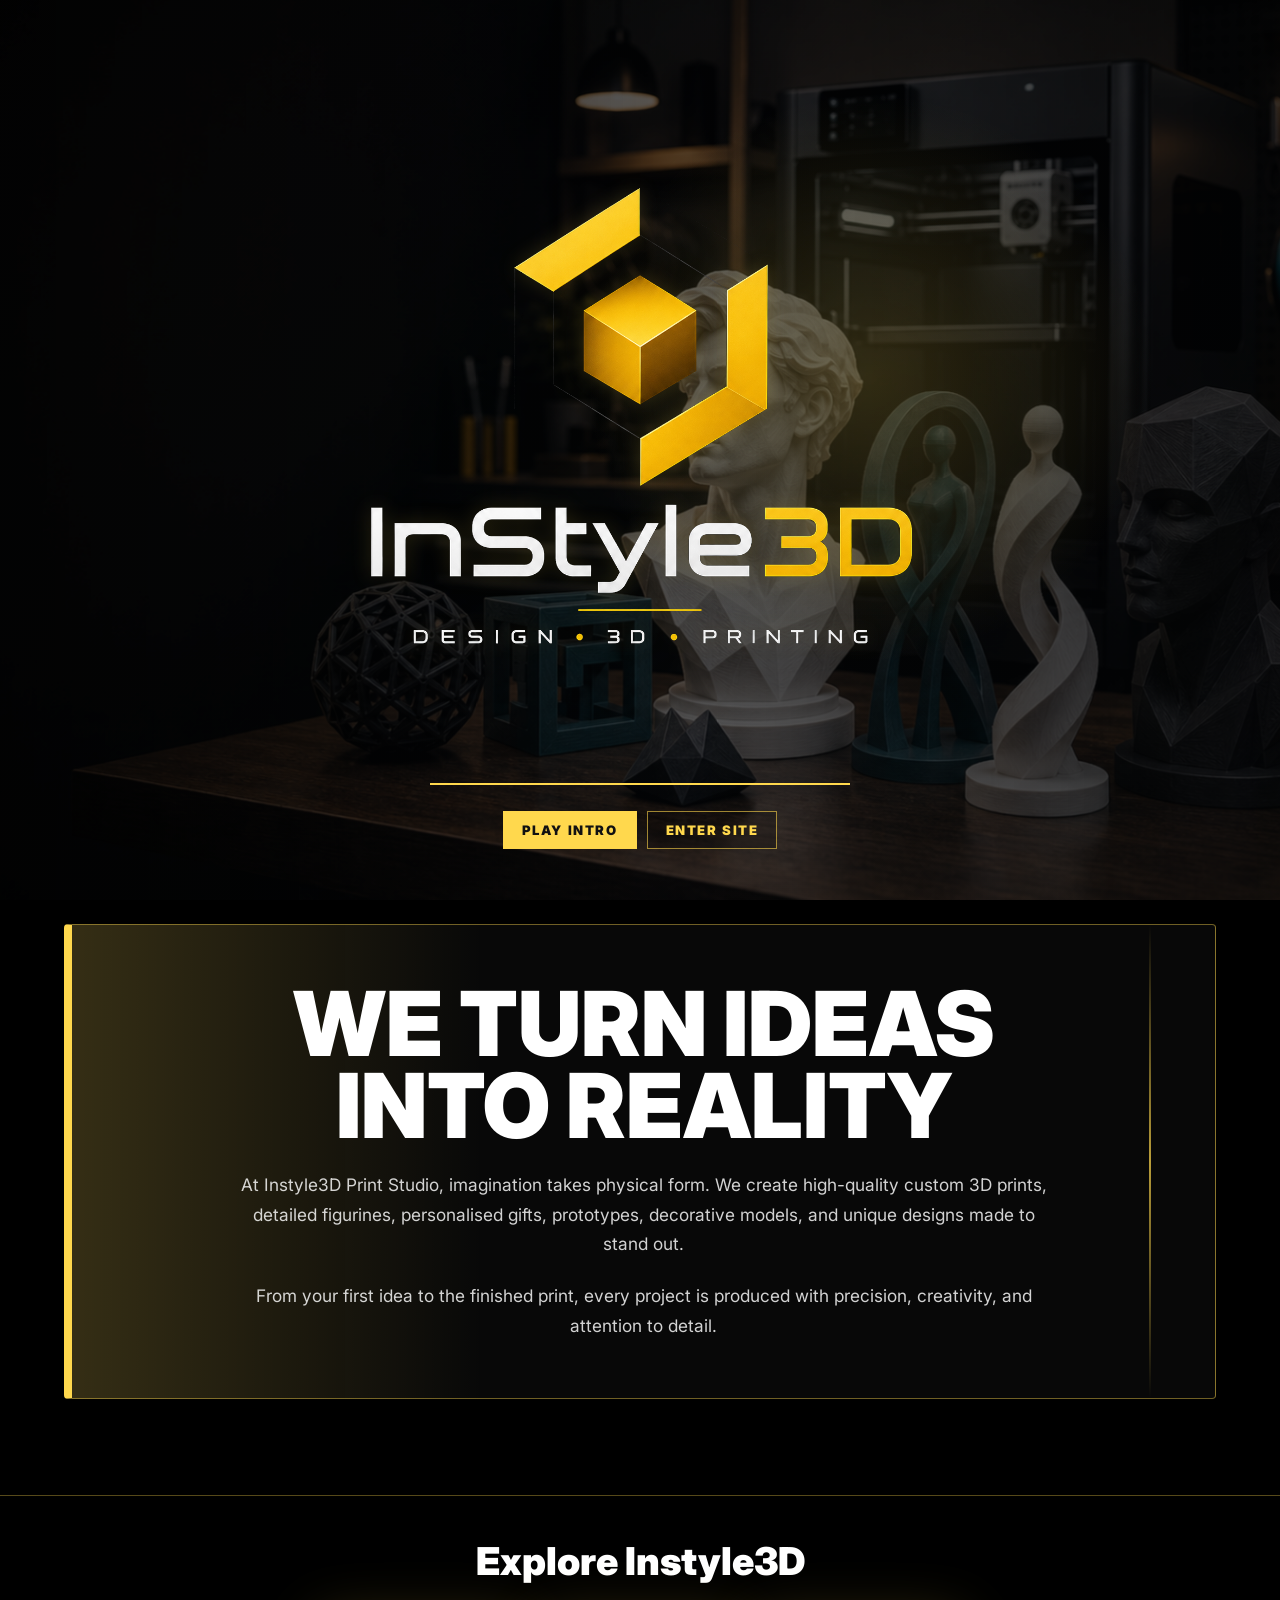
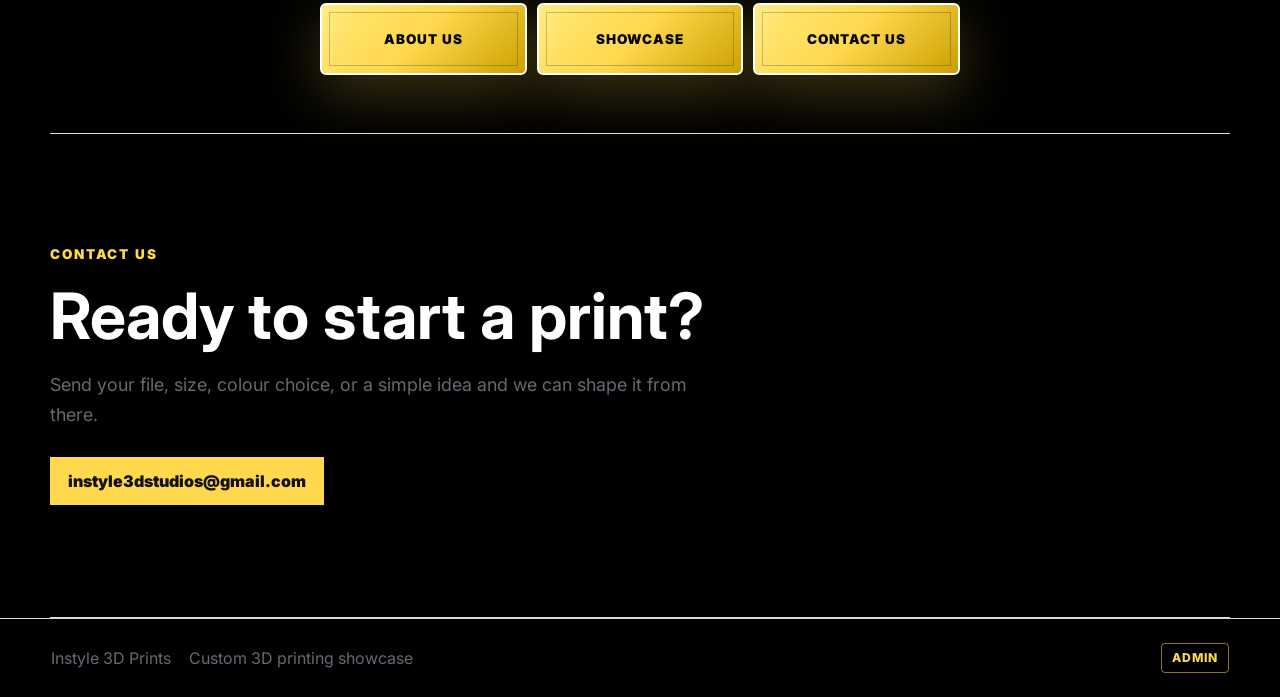
==== index.html @ 27b33ec9 "Hide showcase until button click" ====
<!doctype html>
<html lang="en">
  <head>
    <meta charset="utf-8" />
    <meta name="viewport" content="width=device-width, initial-scale=1" />
    <title>Instyle 3D Prints</title>
    <meta
      name="description"
      content="A portfolio website for showcasing custom 3D prints, models, prototypes, and unique studio work."
    />
    <link rel="preconnect" href="https://fonts.googleapis.com" />
    <link rel="preconnect" href="https://fonts.gstatic.com" crossorigin />
    <link
      href="https://fonts.googleapis.com/css2?family=Inter:wght@400;500;600;700;800&display=swap"
      rel="stylesheet"
    />
    <link rel="stylesheet" href="styles.css?v=48" />
  </head>
  <body class="intro-active">
    <div class="intro-screen" aria-label="Website intro">
      <img class="intro-printer" src="assets/hero-bust-modern.png" alt="" />
      <div class="intro-shade"></div>
      <div class="intro-logo-build" aria-hidden="true">
        <span class="build-line build-line-a"></span>
        <span class="build-line build-line-b"></span>
        <span class="build-line build-line-c"></span>
        <span class="build-line build-line-d"></span>
        <span class="build-line build-line-e"></span>
      </div>
      <img src="assets/logo-new-cutout.png" alt="Instyle 3D Print Studio" />
      <div class="intro-line"></div>
      <div class="intro-actions">
        <button class="intro-sound" type="button">Play intro</button>
        <button class="intro-skip" type="button">Enter site</button>
      </div>
    </div>

    <header class="site-header" aria-label="Main navigation">
      <a class="brand" href="#top" aria-label="Instyle 3D Prints home">
        <span class="brand-mark">
          <img src="assets/logo-new-cutout.png" alt="" />
        </span>
      </a>
    </header>

    <main id="top">
      <section class="hero">
        <img src="assets/hero-bust-modern.png" alt="3D printed busts and modern display figures in a maker studio" />
        <div class="hero-overlay"></div>
      </section>

      <section class="segment intro-copy-section" id="intro">
        <div class="showcase-intro">
          <h2>We turn ideas into reality</h2>
          <p>
            At Instyle3D Print Studio, imagination takes physical form. We create high-quality
            custom 3D prints, detailed figurines, personalised gifts, prototypes, decorative models,
            and unique designs made to stand out.
          </p>
          <p>
            From your first idea to the finished print, every project is produced with precision,
            creativity, and attention to detail.
          </p>
        </div>
      </section>

      <section class="segment feature-box-section" aria-label="Main sections">
        <h2 class="feature-box-title">Explore Instyle3D</h2>
        <div class="future-box-grid">
          <a class="future-box" href="#intro">
            <span>About Us</span>
          </a>
          <a class="future-box" href="#showcase">
            <span>Showcase</span>
          </a>
          <a class="future-box" href="#contact">
            <span>Contact Us</span>
          </a>
        </div>
      </section>

      <section class="segment public-showcase is-hidden" id="showcase">
        <h2 class="showcase-title">Our Showcase</h2>
        <div class="showcase-preview-grid">
          <article>
            <img class="wipe-base" src="assets/gallery-dragon.png" alt="Detailed 3D printed display figure" />
            <img class="wipe-colour" src="assets/gallery-dragon.png" alt="" aria-hidden="true" />
            <span>Display Prints</span>
          </article>
          <article>
            <img class="wipe-base" src="assets/gallery-architecture.png" alt="3D printed architectural model" />
            <img class="wipe-colour" src="assets/gallery-architecture.png" alt="" aria-hidden="true" />
            <span>Scale Models</span>
          </article>
          <article>
            <img class="wipe-base" src="assets/gallery-functional.png" alt="Functional 3D printed parts" />
            <img class="wipe-colour" src="assets/gallery-functional.png" alt="" aria-hidden="true" />
            <span>Useful Parts</span>
          </article>
        </div>
      </section>

      <section class="segment segment-contact" id="contact">
        <div class="segment-kicker">Contact Us</div>
        <div class="segment-copy">
          <h2>Ready to start a print?</h2>
          <p>Send your file, size, colour choice, or a simple idea and we can shape it from there.</p>
          <a class="contact-link" href="mailto:instyle3dstudios@gmail.com">instyle3dstudios@gmail.com</a>
        </div>
      </section>

      <section class="segment admin-section is-hidden" id="administration">
        <div class="segment-kicker">Administration</div>
        <div class="admin-panel">
          <div class="segment-copy">
            <h2>Studio control area.</h2>
            <p>
              A private-style section for managing future uploads, live stream details,
              and incoming print requests.
            </p>
          </div>
          <div class="admin-grid">
            <article>
              <span>01</span>
              <h3>Showcase Uploads</h3>
              <p>Add high-resolution JPEGs for new studio work and print projects.</p>
            </article>
            <article>
              <span>02</span>
              <h3>Live View Settings</h3>
              <p>Keep OBS and Facebook Live details organised for future connection.</p>
            </article>
            <article>
              <span>03</span>
              <h3>Quote Requests</h3>
              <p>Review customer notes, sizes, colours, and project ideas.</p>
            </article>
          </div>
        </div>
      </section>
    </main>

    <footer>
      <span>Instyle 3D Prints</span>
      <span>Custom 3D printing showcase</span>
      <a class="admin-footer-link" href="#administration">Admin</a>
    </footer>

    <div class="page-transition" aria-hidden="true">
      <span>Opening Showcase</span>
    </div>

    <script src="script.js?v=9"></script>
  </body>
</html>
---- styles.css ----
:root {
  color-scheme: light;
  --ink: #14161a;
  --muted: #636a73;
  --paper: #000000;
  --panel: #ffffff;
  --line: #dedbd2;
  --teal: #0d7f7a;
  --teal-dark: #075e5a;
  --amber: #ffd84d;
  --oxblood: #7f2938;
  --charcoal: #20242a;
  --shadow: 0 20px 70px rgba(20, 22, 26, 0.13);
}

* {
  box-sizing: border-box;
}

html {
  scroll-behavior: smooth;
  background: var(--paper);
}

body {
  margin: 0;
  font-family: Inter, system-ui, -apple-system, BlinkMacSystemFont, "Segoe UI", sans-serif;
  color: var(--ink);
  background: var(--paper);
}

main {
  background: var(--paper);
}

body.intro-active {
  overflow: hidden;
}

img {
  display: block;
  max-width: 100%;
}

a {
  color: inherit;
}

.intro-screen {
  position: fixed;
  inset: 0;
  z-index: 100;
  display: grid;
  place-items: center;
  align-content: center;
  gap: 26px;
  padding: 28px;
  overflow: hidden;
  background: #030405;
  transition: opacity 700ms ease, visibility 700ms ease;
}

.intro-screen::before {
  content: "";
  position: absolute;
  inset: 0;
  background:
    linear-gradient(90deg, transparent 0 48%, rgba(255, 216, 77, 0.16) 50%, transparent 52%),
    repeating-linear-gradient(0deg, transparent 0 34px, rgba(255, 255, 255, 0.04) 35px);
  opacity: 0;
  transform: translateX(-18%);
  animation: introSweep 1800ms 300ms ease forwards;
}

.intro-printer {
  position: absolute;
  inset: 0;
  width: 100%;
  height: 100%;
  object-fit: cover;
  opacity: 0;
  transform: scale(1.08);
  animation: introPrinter 2600ms ease forwards;
}

.intro-shade {
  position: absolute;
  inset: 0;
  background:
    radial-gradient(circle at 68% 42%, rgba(255, 216, 77, 0.18), transparent 28%),
    linear-gradient(90deg, rgba(0, 0, 0, 0.78), rgba(0, 0, 0, 0.42) 52%, rgba(0, 0, 0, 0.66)),
    linear-gradient(135deg, rgba(3, 4, 5, 0.46), rgba(17, 24, 32, 0.34));
}

.intro-logo-build {
  position: relative;
  z-index: 1;
  width: min(680px, 86vw);
  height: clamp(92px, 18vw, 170px);
  margin-bottom: calc(clamp(92px, 18vw, 170px) * -1 - 26px);
  opacity: 0;
  animation: buildFade 1800ms ease forwards;
}

.build-line {
  position: absolute;
  display: block;
  height: 5px;
  border-radius: 999px;
  transform-origin: left center;
  transform: scaleX(0);
  box-shadow: 0 0 20px rgba(255, 216, 77, 0.24);
}

.build-line-a {
  left: 2%;
  top: 26%;
  width: 18%;
  background: var(--amber);
  transform: rotate(-58deg) scaleX(0);
  animation: drawSlant 560ms 150ms ease forwards;
}

.build-line-b {
  left: 10%;
  top: 52%;
  width: 43%;
  background: rgba(255, 255, 255, 0.92);
  animation: drawLine 720ms 360ms ease forwards;
}

.build-line-c {
  left: 38%;
  top: 47%;
  width: 30%;
  background: rgba(255, 255, 255, 0.9);
  transform: rotate(-8deg) scaleX(0);
  animation: drawSoftSlant 620ms 640ms ease forwards;
}

.build-line-d {
  right: 3%;
  top: 50%;
  width: 30%;
  background: var(--amber);
  animation: drawLine 720ms 880ms ease forwards;
}

.build-line-e {
  left: 10%;
  bottom: 20%;
  width: 80%;
  height: 3px;
  background: linear-gradient(90deg, var(--amber), transparent 22%, transparent 78%, var(--amber));
  animation: drawLine 860ms 1080ms ease forwards;
}

.intro-screen > img:not(.intro-printer) {
  position: relative;
  z-index: 1;
  width: min(680px, 86vw);
  opacity: 0;
  transform: translateY(18px) scale(0.96);
  filter: drop-shadow(0 0 0 rgba(255, 216, 77, 0));
  clip-path: inset(0 100% 0 0);
  animation: introLogo 980ms 1500ms ease forwards, introGlow 1800ms 1700ms ease forwards;
}

.intro-line {
  position: relative;
  z-index: 1;
  width: min(420px, 62vw);
  height: 2px;
  overflow: hidden;
  background: rgba(255, 255, 255, 0.16);
}

.intro-line::before {
  content: "";
  display: block;
  width: 100%;
  height: 100%;
  background: var(--amber);
  transform: translateX(-100%);
  animation: introLine 1400ms 380ms ease forwards;
}

.intro-actions {
  position: relative;
  z-index: 1;
  display: flex;
  flex-wrap: wrap;
  justify-content: center;
  gap: 10px;
}

.intro-skip,
.intro-sound {
  min-height: 38px;
  border: 1px solid rgba(255, 216, 77, 0.6);
  padding: 0 18px;
  color: var(--amber);
  background: rgba(0, 0, 0, 0.18);
  font: inherit;
  font-size: 0.82rem;
  font-weight: 900;
  letter-spacing: 0.12em;
  text-transform: uppercase;
  cursor: pointer;
}

.intro-sound {
  color: #111;
  background: var(--amber);
}

.intro-screen.is-hidden {
  opacity: 0;
  visibility: hidden;
  pointer-events: none;
}

.intro-screen.is-replaying .intro-printer,
.intro-screen.is-replaying .intro-logo-build,
.intro-screen.is-replaying > img:not(.intro-printer),
.intro-screen.is-replaying .intro-line::before {
  animation: none;
}

@keyframes introLogo {
  to {
    opacity: 1;
    transform: translateY(0) scale(1);
    clip-path: inset(0 0 0 0);
  }
}

@keyframes introLine {
  to {
    transform: translateX(0);
  }
}

@keyframes introGlow {
  40% {
    filter: drop-shadow(0 0 26px rgba(255, 216, 77, 0.34));
  }

  100% {
    filter: drop-shadow(0 0 10px rgba(255, 216, 77, 0.16));
  }
}

@keyframes introSweep {
  0% {
    opacity: 0;
    transform: translateX(-18%);
  }

  35% {
    opacity: 1;
  }

  100% {
    opacity: 0.42;
    transform: translateX(18%);
  }
}

@keyframes introPrinter {
  0% {
    opacity: 0;
    transform: scale(1.08) translateX(24px);
  }

  35% {
    opacity: 1;
  }

  100% {
    opacity: 1;
    transform: scale(1.01) translateX(0);
  }
}

@keyframes drawLine {
  to {
    transform: scaleX(1);
  }
}

@keyframes drawSlant {
  to {
    transform: rotate(-58deg) scaleX(1);
  }
}

@keyframes drawSoftSlant {
  to {
    transform: rotate(-8deg) scaleX(1);
  }
}

@keyframes buildFade {
  0% {
    opacity: 0;
  }

  14%,
  76% {
    opacity: 1;
  }

  100% {
    opacity: 0;
  }
}

.site-header {
  position: fixed;
  z-index: 20;
  top: 0;
  left: 0;
  right: 0;
  display: flex;
  align-items: flex-start;
  justify-content: flex-start;
  gap: 18px;
  min-height: 250px;
  padding: 18px clamp(14px, 3vw, 36px);
  color: #fff;
  background: transparent;
  opacity: var(--logo-opacity, 1);
  transform: translateY(var(--logo-lift, 0));
  transition: opacity 120ms linear, transform 120ms linear;
}

.brand {
  display: flex;
  flex-direction: column;
  align-items: center;
  position: absolute;
  left: clamp(90px, 14vw, 210px);
  top: clamp(92px, 19vh, 150px);
  transform: none;
  padding: 10px;
  border-radius: 14px;
  background: rgba(0, 0, 0, 0.1);
  backdrop-filter: blur(5px);
  pointer-events: auto;
  text-align: center;
}

.brand {
  text-decoration: none;
  font-weight: 800;
}

.brand-mark {
  display: inline-grid;
  place-items: center;
  width: clamp(390px, 38vw, 560px);
  aspect-ratio: 1;
  overflow: visible;
}

.brand-mark img {
  width: 100%;
  height: 100%;
  object-fit: contain;
}

.hero {
  position: relative;
  min-height: 92vh;
  display: grid;
  align-items: center;
  overflow: hidden;
  background: var(--charcoal);
}

.hero img {
  position: absolute;
  inset: 0;
  width: 100%;
  height: 100%;
  object-fit: cover;
  object-position: 68% center;
}

.hero-overlay {
  position: absolute;
  inset: 0;
  background:
    linear-gradient(270deg, rgba(14, 16, 20, 0.42) 0%, rgba(14, 16, 20, 0.24) 42%, rgba(14, 16, 20, 0.02) 78%),
    linear-gradient(0deg, rgba(14, 16, 20, 0.52), rgba(14, 16, 20, 0.02) 46%);
}

.segment {
  width: min(1180px, calc(100% - 36px));
  margin: 0 auto;
  padding: clamp(58px, 9vw, 112px) 0;
  background: var(--paper);
  border-bottom: 1px solid var(--line);
}

.segment-kicker {
  margin-bottom: 22px;
  color: var(--amber);
  font-size: 0.84rem;
  font-weight: 900;
  letter-spacing: 0.14em;
  text-transform: uppercase;
}

.segment-copy {
  max-width: 780px;
}

.segment-copy h2 {
  margin: 0;
  color: #fff;
  font-size: clamp(2rem, 5vw, 4.5rem);
  line-height: 1;
}

.intro-copy-section {
  width: 100%;
  padding: clamp(46px, 8vw, 96px) clamp(18px, 5vw, 72px);
  border-bottom: 1px solid rgba(255, 216, 77, 0.34);
}

.intro-copy-section .showcase-intro {
  position: relative;
  width: min(1180px, 100%);
  margin: 0 auto;
  padding: clamp(28px, 5vw, 58px);
  overflow: hidden;
  background:
    linear-gradient(90deg, rgba(255, 216, 77, 0.18), transparent 36%),
    #080808;
  border: 1px solid rgba(255, 216, 77, 0.42);
  border-left: 8px solid var(--amber);
  border-radius: 4px;
  box-shadow: 0 24px 80px rgba(0, 0, 0, 0.42);
  text-align: center;
}

.intro-copy-section .showcase-intro::after {
  content: "";
  position: absolute;
  top: 0;
  right: clamp(18px, 5vw, 72px);
  width: 2px;
  height: 100%;
  background: linear-gradient(180deg, transparent, var(--amber), transparent);
  opacity: 0.72;
}

.showcase-intro h2 {
  margin: 0 auto;
  max-width: 760px;
  color: #fff;
  font-size: clamp(2.2rem, 7vw, 6.8rem);
  font-weight: 900;
  line-height: 0.92;
  text-transform: uppercase;
}

.showcase-intro p {
  max-width: 820px;
  margin: 22px auto 0;
  color: rgba(255, 255, 255, 0.82);
  font-size: clamp(1rem, 1.35vw, 1.16rem);
  line-height: 1.72;
}

.feature-box-section {
  padding-top: clamp(24px, 4vw, 46px);
  padding-bottom: clamp(34px, 5vw, 58px);
}

.feature-box-title {
  margin: 0 auto 22px;
  color: #fff;
  font-size: clamp(1.5rem, 3vw, 2.8rem);
  font-weight: 900;
  line-height: 1;
  text-align: center;
}

.future-box-grid {
  display: grid;
  grid-template-columns: repeat(3, minmax(0, 1fr));
  width: min(640px, 100%);
  margin: 0 auto;
  gap: 10px;
}

.future-box {
  position: relative;
  min-height: 72px;
  display: grid;
  place-items: center;
  overflow: hidden;
  color: #050505;
  background:
    linear-gradient(135deg, #ffe978, #ffd84d 48%, #caa000);
  border: 2px solid #fff;
  border-radius: 6px;
  text-decoration: none;
  box-shadow: 0 18px 58px rgba(255, 216, 77, 0.24);
}

.future-box::before,
.future-box::after {
  content: "";
  position: absolute;
  pointer-events: none;
}

.future-box::before {
  inset: 7px;
  border: 1px solid rgba(0, 0, 0, 0.22);
}

.future-box::after {
  left: -30%;
  top: 0;
  width: 42%;
  height: 100%;
  background: linear-gradient(90deg, transparent, rgba(255, 255, 255, 0.16), transparent);
  transform: skewX(-18deg);
  transition: left 260ms ease;
}

.future-box:hover::after {
  left: 88%;
}

.future-box span {
  position: relative;
  z-index: 1;
  color: #050505;
  font-size: clamp(0.8rem, 1.05vw, 1rem);
  font-weight: 900;
  letter-spacing: 0.08em;
  text-align: center;
  text-transform: uppercase;
}

.public-showcase {
  padding-top: clamp(44px, 7vw, 88px);
}

.public-showcase.is-hidden {
  display: none;
}

.showcase-title {
  display: inline-block;
  margin: 0 0 34px;
  padding: 14px 18px;
  color: #fff;
  background: #050505;
  border-left: 8px solid var(--amber);
  border-bottom: 1px solid rgba(255, 216, 77, 0.42);
  font-size: clamp(2.6rem, 7vw, 6.2rem);
  font-weight: 900;
  line-height: 0.92;
  text-transform: uppercase;
}

.showcase-heading {
  max-width: 760px;
  margin-bottom: 30px;
}

.showcase-heading h2 {
  margin: 0;
  color: #fff;
  font-size: clamp(2rem, 5vw, 4.4rem);
  line-height: 1;
}

.showcase-heading p {
  max-width: 620px;
  margin: 18px 0 0;
  color: rgba(255, 255, 255, 0.72);
  font-size: clamp(1rem, 1.3vw, 1.14rem);
  line-height: 1.7;
}

.showcase-preview-grid {
  display: grid;
  grid-template-columns: repeat(3, minmax(0, 1fr));
  gap: 16px;
}

.showcase-preview-grid article {
  position: relative;
  min-height: 300px;
  overflow: hidden;
  border: 1px solid rgba(255, 216, 77, 0.38);
  border-radius: 6px;
  background: #090909;
  cursor: ew-resize;
  --wipe: 0%;
}

.showcase-preview-grid img {
  position: absolute;
  inset: 0;
  width: 100%;
  height: 100%;
  min-height: 300px;
  object-fit: cover;
  opacity: 0.82;
}

.wipe-base {
  filter: grayscale(1) contrast(1.08);
}

.wipe-colour {
  clip-path: inset(0 calc(100% - var(--wipe)) 0 0);
  filter: saturate(1.08);
  transition: clip-path 90ms linear;
}

.showcase-preview-grid article::after {
  content: "";
  position: absolute;
  z-index: 1;
  top: 0;
  bottom: 0;
  left: var(--wipe);
  width: 3px;
  background: var(--amber);
  opacity: 0;
  transform: translateX(-50%);
  transition: opacity 140ms ease;
}

.showcase-preview-grid article.is-wiping::after {
  opacity: 1;
}

.showcase-preview-grid span {
  position: absolute;
  z-index: 2;
  left: 14px;
  bottom: 14px;
  padding: 8px 10px;
  color: #050505;
  background: var(--amber);
  font-size: 0.82rem;
  font-weight: 900;
  letter-spacing: 0.08em;
  text-transform: uppercase;
}

.page-transition {
  position: fixed;
  inset: 0;
  z-index: 200;
  display: grid;
  place-items: center;
  color: #050505;
  background: var(--amber);
  opacity: 0;
  pointer-events: none;
  transform: scaleY(0);
  transform-origin: bottom;
  transition: opacity 180ms ease, transform 260ms ease;
}

.page-transition span {
  font-size: clamp(1.5rem, 6vw, 5rem);
  font-weight: 900;
  letter-spacing: 0.08em;
  text-transform: uppercase;
}

.page-transition.is-active {
  opacity: 1;
  transform: scaleY(1);
}

.segment-copy p {
  max-width: 650px;
  margin: 22px 0 0;
  color: var(--muted);
  font-size: clamp(1rem, 1.4vw, 1.18rem);
  line-height: 1.7;
}

.showcase-row {
  display: grid;
  grid-template-columns: repeat(3, minmax(0, 1fr));
  gap: 16px;
  margin-top: 34px;
}

.showcase-row article {
  overflow: hidden;
  background: #fff;
  border: 1px solid var(--line);
  border-radius: 4px;
  box-shadow: var(--shadow);
}

.showcase-row img {
  width: 100%;
  aspect-ratio: 1 / 1;
  object-fit: cover;
}

.showcase-row h3 {
  margin: 0;
  padding: 18px;
  color: var(--ink);
  font-size: 1.04rem;
}

.contact-link {
  display: inline-flex;
  align-items: center;
  min-height: 48px;
  margin-top: 26px;
  padding: 0 18px;
  color: #111;
  background: var(--amber);
  font-weight: 900;
  text-decoration: none;
}

.admin-section {
  padding-top: clamp(52px, 8vw, 92px);
}

.admin-section.is-hidden {
  display: none;
}

.admin-panel {
  padding: clamp(24px, 4vw, 44px);
  color: #fff;
  background: #0a0a0a;
  border: 1px solid rgba(255, 216, 77, 0.42);
  border-radius: 4px;
}

.admin-panel .segment-copy p {
  color: rgba(255, 255, 255, 0.72);
}

.admin-grid {
  display: grid;
  grid-template-columns: repeat(3, minmax(0, 1fr));
  gap: 14px;
  margin-top: 34px;
}

.admin-grid article {
  min-height: 190px;
  padding: 22px;
  background: #151515;
  border: 1px solid rgba(255, 216, 77, 0.28);
  border-radius: 4px;
}

.admin-grid span {
  display: inline-block;
  margin-bottom: 22px;
  color: var(--amber);
  font-size: 0.78rem;
  font-weight: 900;
  letter-spacing: 0.14em;
}

.admin-grid h3 {
  margin: 0 0 10px;
  color: #fff;
  font-size: 1.06rem;
}

.admin-grid p {
  margin: 0;
  color: rgba(255, 255, 255, 0.68);
  line-height: 1.62;
}

.eyebrow {
  margin: 0 0 12px;
  color: var(--amber);
  font-size: 0.78rem;
  font-weight: 800;
  letter-spacing: 0.14em;
  text-transform: uppercase;
}

h1,
h2,
h3,
p {
  overflow-wrap: anywhere;
}

h1 {
  max-width: 560px;
  margin: 0 0 0 auto;
  font-size: clamp(2.05rem, 4.8vw, 4.5rem);
  line-height: 1;
  letter-spacing: 0;
}

.hero-actions,
.filter-bar {
  display: flex;
  flex-wrap: wrap;
  gap: 12px;
}

.hero-actions {
  margin-top: 32px;
}

.button,
.filter {
  min-height: 46px;
  border: 0;
  display: inline-flex;
  align-items: center;
  justify-content: center;
  padding: 0 18px;
  font: inherit;
  font-weight: 800;
  text-decoration: none;
  cursor: pointer;
}

.button.primary {
  color: #fff;
  background: var(--teal);
}

.button.primary:hover {
  background: var(--teal-dark);
}

.button.secondary {
  color: #fff;
  border: 1px solid rgba(255, 255, 255, 0.38);
  background: rgba(255, 255, 255, 0.12);
}

.stats-strip {
  display: grid;
  grid-template-columns: repeat(3, 1fr);
  gap: 1px;
  background: var(--line);
  border-bottom: 1px solid var(--line);
}

.stats-strip div {
  padding: 26px clamp(18px, 4vw, 56px);
  background: #fff;
}

.stats-strip strong,
.stats-strip span {
  display: block;
}

.stats-strip strong {
  font-size: clamp(1.2rem, 3vw, 2rem);
}

.stats-strip span {
  margin-top: 6px;
  color: var(--muted);
}

.section {
  width: min(1180px, calc(100% - 36px));
  margin: 0 auto;
  padding: clamp(64px, 9vw, 116px) 0;
}

.section-heading {
  max-width: 720px;
  margin: 0 auto 34px;
  text-align: center;
}

.section-heading.align-left {
  margin: 0;
  text-align: left;
}

h2 {
  margin: 0;
  font-size: clamp(2rem, 5vw, 4rem);
  line-height: 1;
}

.section-heading p:not(.eyebrow),
.contact-band p {
  color: var(--muted);
  line-height: 1.7;
}

.filter-bar {
  justify-content: center;
  margin-bottom: 28px;
}

.filter {
  color: var(--ink);
  border: 1px solid var(--line);
  background: #fff;
}

.filter.is-active {
  color: #fff;
  border-color: var(--charcoal);
  background: var(--charcoal);
}

.gallery-grid {
  display: grid;
  grid-template-columns: repeat(3, minmax(0, 1fr));
  gap: 18px;
}

.print-card {
  overflow: hidden;
  background: var(--panel);
  border: 1px solid var(--line);
  box-shadow: var(--shadow);
}

.print-card.is-hidden {
  display: none;
}

.print-card img {
  width: 100%;
  aspect-ratio: 1 / 1;
  object-fit: cover;
}

.print-card div {
  padding: 20px;
}

.tag {
  display: inline-block;
  margin-bottom: 12px;
  color: var(--teal-dark);
  font-size: 0.76rem;
  font-weight: 800;
  text-transform: uppercase;
}

.print-card h3,
.process-list h3,
.material-grid h3 {
  margin: 0 0 10px;
  font-size: 1.18rem;
}

.print-card p,
.process-list p,
.material-grid p,
.idea-grid p {
  margin: 0;
  color: var(--muted);
  line-height: 1.62;
}

.reveal-studio {
  display: grid;
  gap: 18px;
  margin-top: 34px;
  padding: clamp(20px, 4vw, 34px);
  background: var(--panel);
  border: 1px solid var(--line);
  box-shadow: var(--shadow);
}

.reveal-inputs {
  display: grid;
  grid-template-columns: repeat(2, minmax(0, 1fr));
  gap: 14px;
}

.reveal-inputs label {
  display: grid;
  gap: 10px;
  padding: 16px;
  border: 1px solid var(--line);
  background: #fff;
}

.reveal-inputs span {
  color: var(--teal-dark);
  font-weight: 800;
}

.reveal-inputs input {
  width: 100%;
  color: var(--ink);
}

.reveal-preview {
  position: relative;
  min-height: clamp(300px, 48vw, 540px);
  overflow: hidden;
  border: 1px solid var(--line);
  background:
    radial-gradient(circle at 50% 45%, rgba(13, 127, 122, 0.2), transparent 36%),
    var(--charcoal);
  cursor: ew-resize;
  isolation: isolate;
}

.reveal-image {
  position: absolute;
  inset: 0;
  display: grid;
  place-items: center;
  color: rgba(255, 255, 255, 0.78);
  background-position: center;
  background-repeat: no-repeat;
  background-size: contain;
}

.reveal-base {
  filter: grayscale(1) contrast(1.08);
}

.reveal-colour {
  clip-path: inset(0 calc(100% - var(--reveal)) 0 0);
}

.reveal-image span {
  padding: 10px 14px;
  background: rgba(20, 22, 26, 0.76);
  backdrop-filter: blur(10px);
}

.reveal-preview.has-base .reveal-base span,
.reveal-preview.has-colour .reveal-colour span {
  display: none;
}

.reveal-handle {
  position: absolute;
  z-index: 3;
  top: 0;
  bottom: 0;
  left: var(--reveal);
  width: 4px;
  background: var(--amber);
  transform: translateX(-50%);
}

.reveal-handle::before {
  content: "";
  position: absolute;
  top: 50%;
  left: 50%;
  width: 44px;
  aspect-ratio: 1;
  border: 2px solid var(--charcoal);
  border-radius: 50%;
  background: var(--amber);
  transform: translate(-50%, -50%);
  box-shadow: 0 12px 34px rgba(0, 0, 0, 0.24);
}

.ideas {
  padding-top: 28px;
}

.idea-grid {
  display: grid;
  grid-template-columns: repeat(3, minmax(0, 1fr));
  gap: 14px;
}

.idea-grid article {
  min-height: 100%;
  padding: 24px;
  border: 1px solid var(--line);
  background: #fff;
}

.idea-icon {
  display: inline-grid;
  place-items: center;
  width: 42px;
  height: 42px;
  margin-bottom: 22px;
  color: #fff;
  background: var(--teal);
  font-size: 0.8rem;
  font-weight: 900;
}

.idea-grid h3 {
  margin: 0 0 10px;
  font-size: 1.14rem;
}

.idea-grid ul {
  margin: 18px 0 0;
  padding-left: 18px;
  color: var(--muted);
  line-height: 1.7;
}

.split {
  display: grid;
  grid-template-columns: 0.86fr 1.14fr;
  gap: clamp(30px, 6vw, 78px);
  align-items: start;
}

.process-list {
  display: grid;
  gap: 14px;
}

.process-list article,
.material-grid article {
  padding: 24px;
  border: 1px solid var(--line);
  background: #fff;
}

.process-list span {
  display: inline-block;
  margin-bottom: 26px;
  color: var(--oxblood);
  font-size: 0.8rem;
  font-weight: 900;
}

.materials {
  padding-top: 30px;
}

.material-grid {
  display: grid;
  grid-template-columns: repeat(4, minmax(0, 1fr));
  gap: 14px;
}

.contact-band {
  width: min(1180px, calc(100% - 36px));
  margin: 0 auto clamp(44px, 7vw, 88px);
  display: grid;
  grid-template-columns: 0.9fr 1.1fr;
  gap: clamp(28px, 6vw, 76px);
  padding: clamp(30px, 5vw, 58px);
  color: #fff;
  background: var(--charcoal);
}

.contact-band h2 {
  margin: 0;
}

.contact-band p {
  color: rgba(255, 255, 255, 0.75);
}

.contact-form {
  display: grid;
  gap: 14px;
}

label {
  display: grid;
  gap: 8px;
  color: rgba(255, 255, 255, 0.82);
  font-size: 0.92rem;
  font-weight: 800;
}

input,
textarea {
  width: 100%;
  border: 1px solid rgba(255, 255, 255, 0.18);
  background: rgba(255, 255, 255, 0.08);
  color: #fff;
  padding: 14px 15px;
  font: inherit;
}

input::placeholder,
textarea::placeholder {
  color: rgba(255, 255, 255, 0.45);
}

footer {
  display: flex;
  align-items: center;
  justify-content: space-between;
  gap: 18px;
  padding: 24px clamp(18px, 4vw, 56px);
  color: var(--muted);
  border-top: 1px solid var(--line);
}

.admin-footer-link {
  margin-left: auto;
  min-height: 30px;
  display: inline-flex;
  align-items: center;
  padding: 0 10px;
  color: var(--amber);
  border: 1px solid rgba(255, 216, 77, 0.55);
  border-radius: 4px;
  font-size: 0.76rem;
  font-weight: 800;
  letter-spacing: 0.08em;
  text-decoration: none;
  text-transform: uppercase;
}

.admin-footer-link:hover {
  color: #050505;
  background: var(--amber);
}

@media (max-width: 860px) {
  .intro-screen {
    grid-template-columns: minmax(0, 1fr);
    justify-items: center;
    padding: 24px 18px;
    text-align: center;
  }

  .intro-logo-build {
    justify-self: center;
    width: min(420px, 82vw);
    height: clamp(78px, 24vw, 130px);
    margin-right: auto;
    margin-left: auto;
    margin-bottom: calc(clamp(78px, 24vw, 130px) * -1 - 20px);
  }

  .intro-screen > img:not(.intro-printer) {
    justify-self: center;
    width: min(420px, 82vw);
    margin-right: auto;
    margin-left: auto;
  }

  .intro-line,
  .intro-actions {
    justify-self: center;
  }

  .site-header {
    position: fixed;
    align-items: flex-start;
    justify-content: center;
    width: 100%;
    padding-right: 0;
    padding-left: 0;
  }

  .brand {
    position: fixed;
    left: 0;
    right: 0;
    top: 50vh;
    width: min(340px, 78vw);
    margin-right: auto;
    margin-left: auto;
    padding-right: 0;
    padding-left: 0;
    transform: translateY(-50%);
    background: transparent;
    backdrop-filter: none;
  }

  .brand-mark {
    width: 100%;
    margin-right: auto;
    margin-left: auto;
  }

  .hero {
    min-height: 760px;
  }

  .stats-strip,
  .gallery-grid,
  .reveal-inputs,
  .idea-grid,
  .split,
  .material-grid,
  .contact-band {
    grid-template-columns: 1fr;
  }

  .section-heading,
  .section-heading.align-left {
    margin-left: 0;
    text-align: left;
  }

  .filter-bar {
    justify-content: flex-start;
  }

  .showcase-row {
    grid-template-columns: 1fr;
  }

  .future-box-grid {
    grid-template-columns: 1fr;
  }

  .showcase-preview-grid {
    grid-template-columns: 1fr;
  }

  .admin-grid {
    grid-template-columns: 1fr;
  }

  footer {
    flex-direction: column;
  }
}

@media (max-width: 520px) {
  .intro-logo-build {
    width: min(330px, 82vw);
    height: clamp(78px, 24vw, 110px);
    margin-bottom: calc(clamp(78px, 24vw, 110px) * -1 - 20px);
  }

  .intro-screen > img:not(.intro-printer) {
    width: min(330px, 82vw);
    clip-path: none;
    animation: introLogoMobile 980ms 900ms ease forwards, introGlow 1800ms 1100ms ease forwards;
  }

  .hero {
    min-height: 690px;
  }

  .site-header {
    align-items: flex-start;
    min-height: 168px;
  }

  .brand-mark {
    width: 100%;
    aspect-ratio: 1;
  }

  .hero-overlay {
    background: linear-gradient(180deg, rgba(14, 16, 20, 0.24), rgba(14, 16, 20, 0.62));
  }

  .button,
  .filter {
    width: 100%;
  }
}

@keyframes introLogoMobile {
  to {
    opacity: 1;
    transform: translateY(0) scale(1);
  }
}
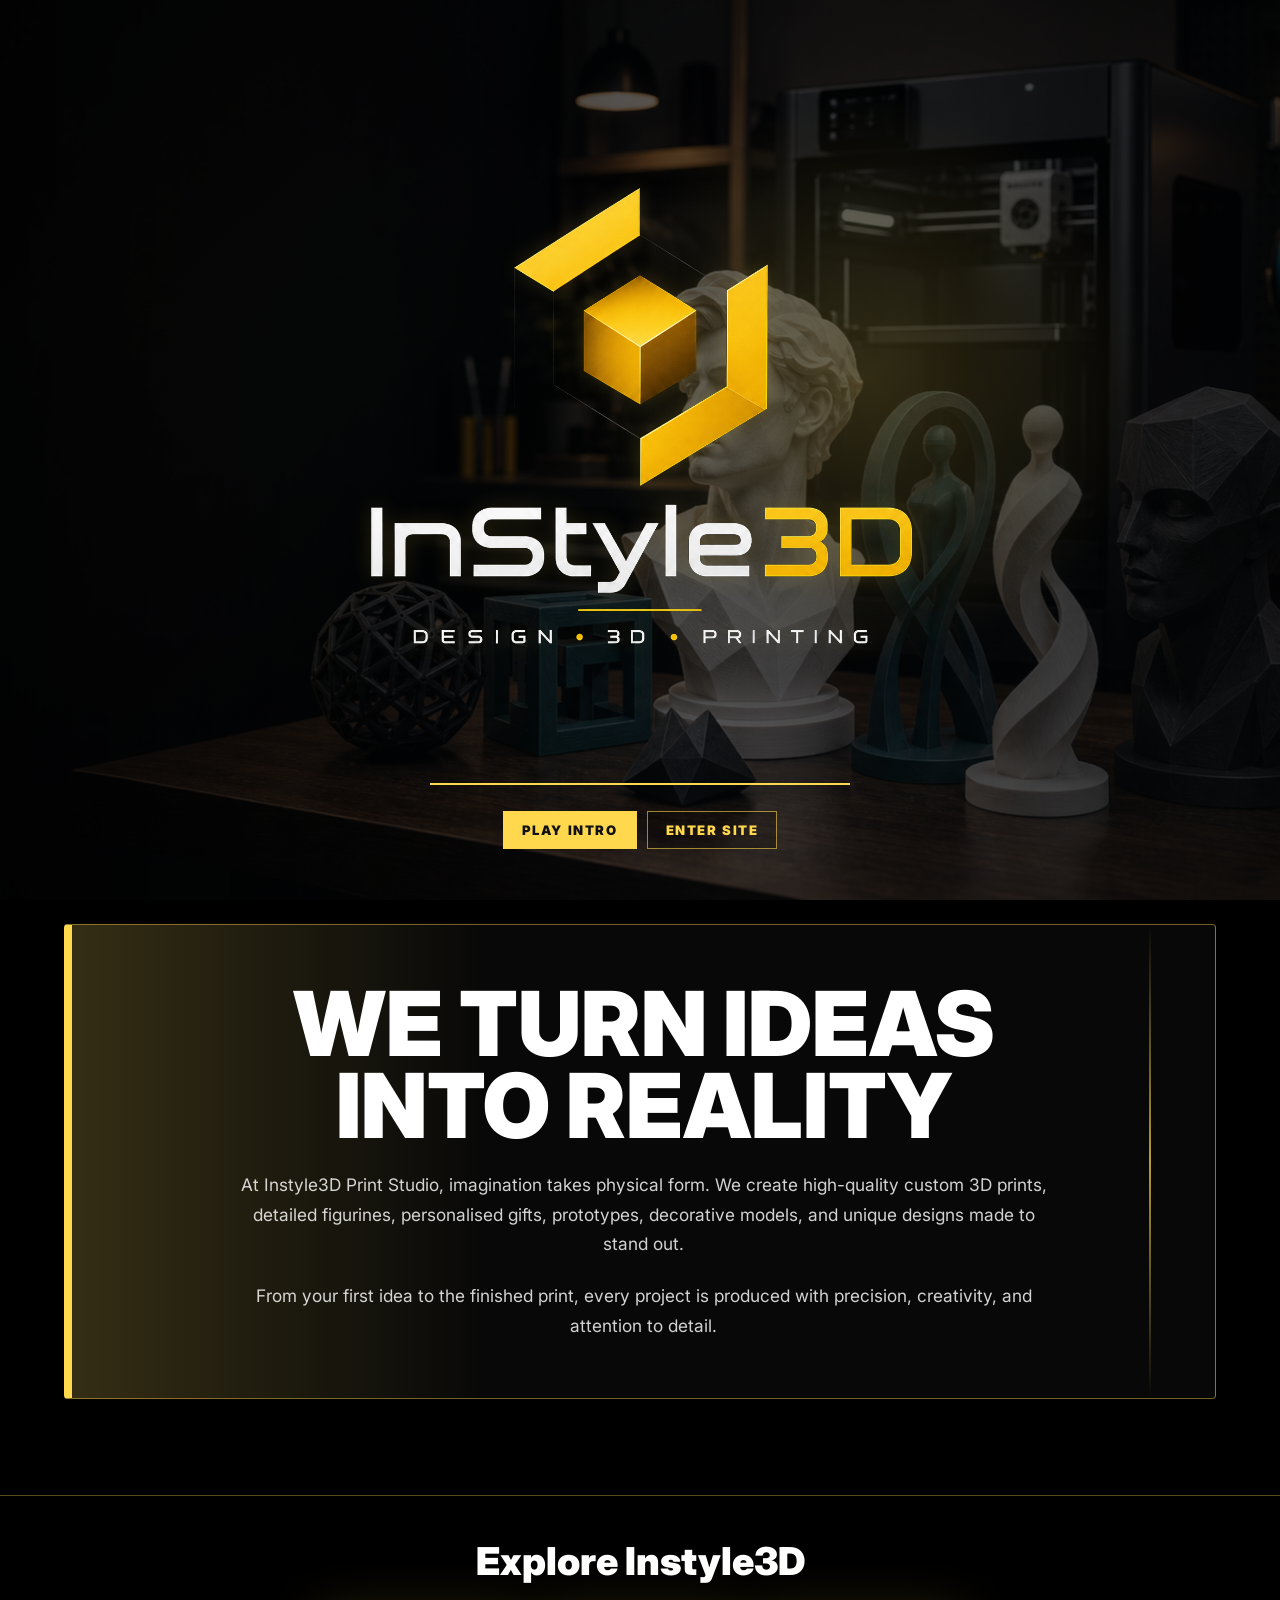
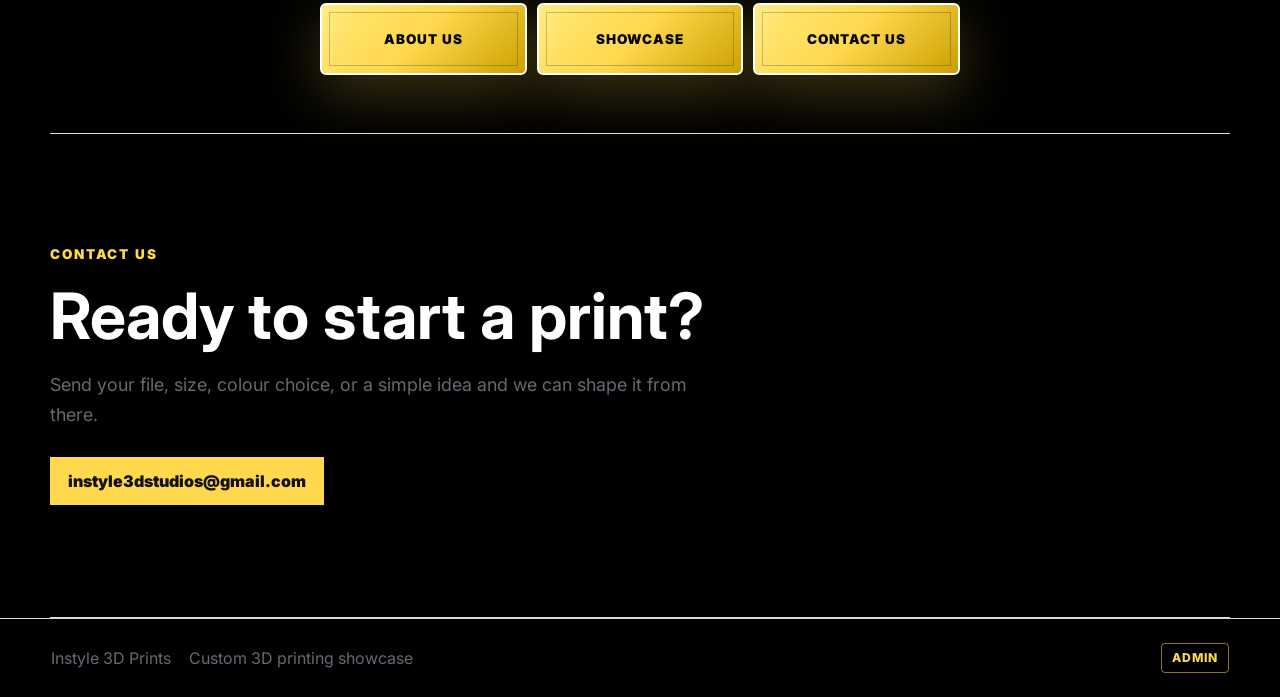
==== commit 9eabdbfc: "Replace showcase with contemporary 3D models" ====
--- a/index.html
+++ b/index.html
@@ -14,7 +14,7 @@
       href="https://fonts.googleapis.com/css2?family=Inter:wght@400;500;600;700;800&display=swap"
       rel="stylesheet"
     />
-    <link rel="stylesheet" href="styles.css?v=48" />
+    <link rel="stylesheet" href="styles.css?v=49" />
   </head>
   <body class="intro-active">
     <div class="intro-screen" aria-label="Website intro">
@@ -83,19 +83,19 @@
         <h2 class="showcase-title">Our Showcase</h2>
         <div class="showcase-preview-grid">
           <article>
-            <img class="wipe-base" src="assets/gallery-dragon.png" alt="Detailed 3D printed display figure" />
-            <img class="wipe-colour" src="assets/gallery-dragon.png" alt="" aria-hidden="true" />
-            <span>Display Prints</span>
+            <img class="wipe-base" src="assets/showcase-contemporary-bust.png" alt="Contemporary 3D printed bust and abstract display models" />
+            <img class="wipe-colour" src="assets/showcase-contemporary-bust.png" alt="" aria-hidden="true" />
+            <span>Contemporary Models</span>
           </article>
           <article>
-            <img class="wipe-base" src="assets/gallery-architecture.png" alt="3D printed architectural model" />
-            <img class="wipe-colour" src="assets/gallery-architecture.png" alt="" aria-hidden="true" />
-            <span>Scale Models</span>
+            <img class="wipe-base" src="assets/showcase-contemporary-architecture.png" alt="Futuristic 3D printed architectural model" />
+            <img class="wipe-colour" src="assets/showcase-contemporary-architecture.png" alt="" aria-hidden="true" />
+            <span>Design Concepts</span>
           </article>
           <article>
-            <img class="wipe-base" src="assets/gallery-functional.png" alt="Functional 3D printed parts" />
-            <img class="wipe-colour" src="assets/gallery-functional.png" alt="" aria-hidden="true" />
-            <span>Useful Parts</span>
+            <img class="wipe-base" src="assets/showcase-contemporary-functional.png" alt="Contemporary functional 3D printed product prototypes" />
+            <img class="wipe-colour" src="assets/showcase-contemporary-functional.png" alt="" aria-hidden="true" />
+            <span>Product Prototypes</span>
           </article>
         </div>
       </section>
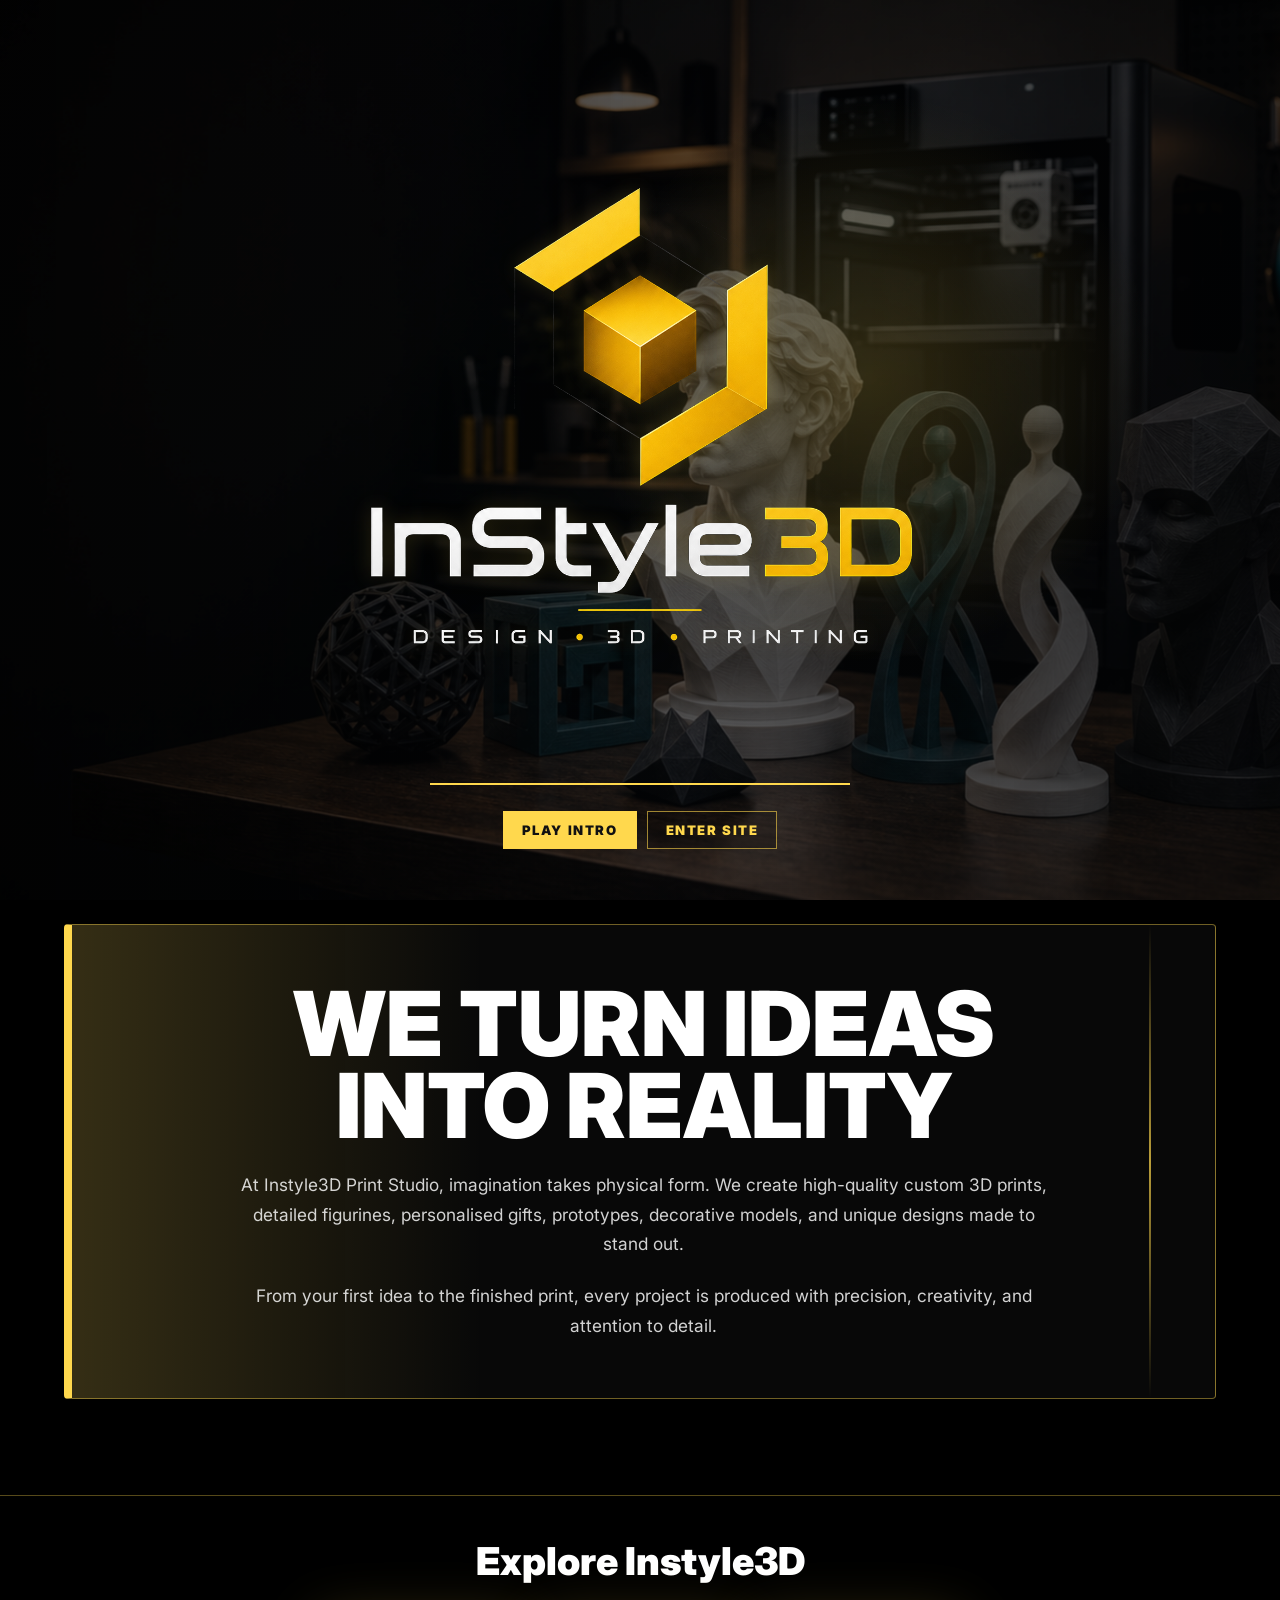
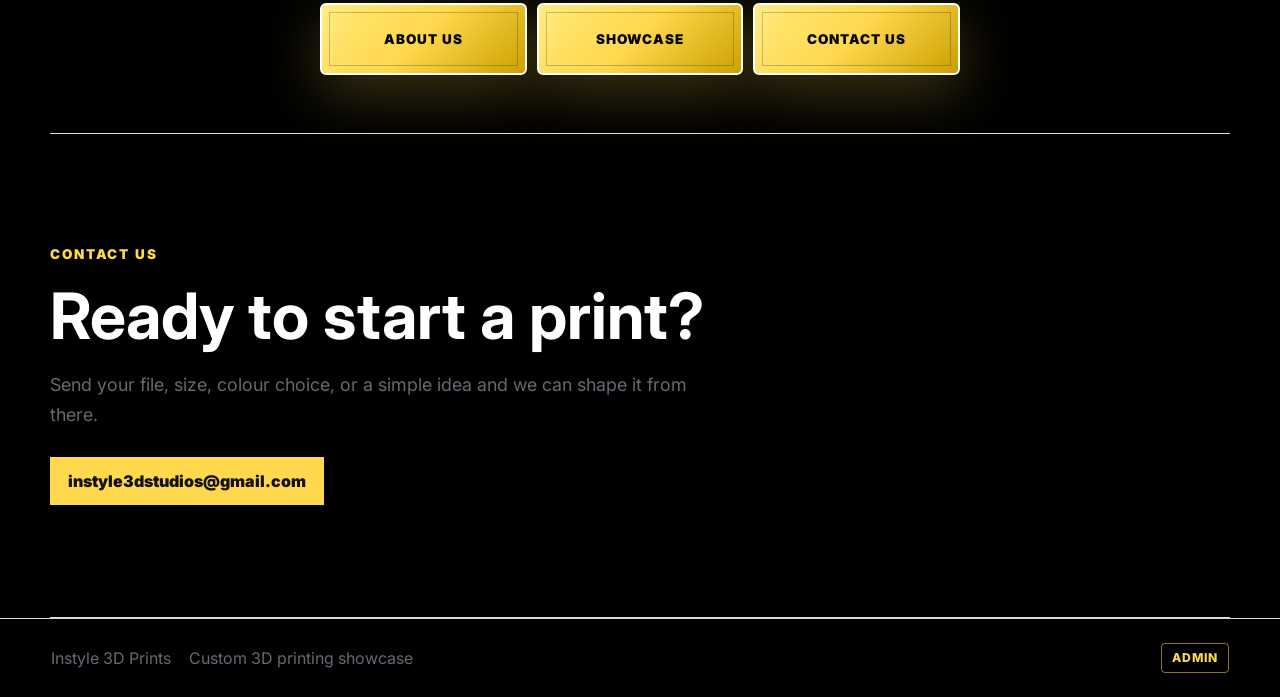
==== commit a382d9b7: "Replace bust showcase image" ====
--- a/index.html
+++ b/index.html
@@ -14,7 +14,7 @@
       href="https://fonts.googleapis.com/css2?family=Inter:wght@400;500;600;700;800&display=swap"
       rel="stylesheet"
     />
-    <link rel="stylesheet" href="styles.css?v=49" />
+    <link rel="stylesheet" href="styles.css?v=50" />
   </head>
   <body class="intro-active">
     <div class="intro-screen" aria-label="Website intro">
@@ -83,9 +83,9 @@
         <h2 class="showcase-title">Our Showcase</h2>
         <div class="showcase-preview-grid">
           <article>
-            <img class="wipe-base" src="assets/showcase-contemporary-bust.png" alt="Contemporary 3D printed bust and abstract display models" />
-            <img class="wipe-colour" src="assets/showcase-contemporary-bust.png" alt="" aria-hidden="true" />
-            <span>Contemporary Models</span>
+            <img class="wipe-base" src="assets/showcase-abstract-sculpture.png" alt="Contemporary abstract 3D printed sculpture" />
+            <img class="wipe-colour" src="assets/showcase-abstract-sculpture.png" alt="" aria-hidden="true" />
+            <span>Abstract Sculpture</span>
           </article>
           <article>
             <img class="wipe-base" src="assets/showcase-contemporary-architecture.png" alt="Futuristic 3D printed architectural model" />
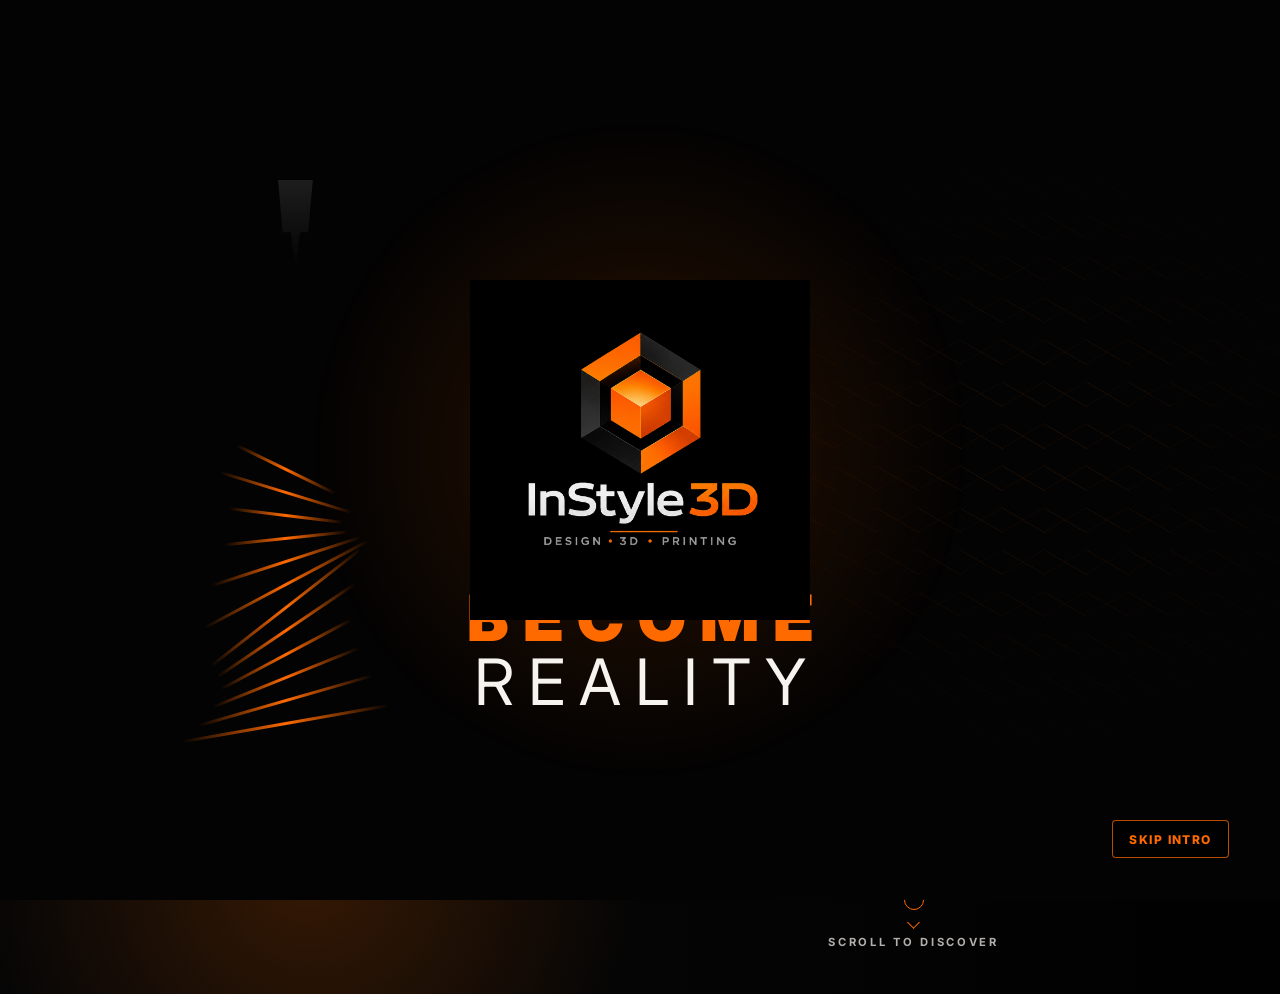
==== commit d9d72fc3: "Build orange cinematic homepage" ====
--- a/index.html
+++ b/index.html
@@ -3,153 +3,132 @@
   <head>
     <meta charset="utf-8" />
     <meta name="viewport" content="width=device-width, initial-scale=1" />
-    <title>Instyle 3D Prints</title>
+    <title>InStyle3D Printing Studios</title>
     <meta
       name="description"
-      content="A portfolio website for showcasing custom 3D prints, models, prototypes, and unique studio work."
+      content="Custom 3D printing, artistic sculptures and personalised creations designed with precision and brought to life layer by layer."
     />
     <link rel="preconnect" href="https://fonts.googleapis.com" />
     <link rel="preconnect" href="https://fonts.gstatic.com" crossorigin />
     <link
-      href="https://fonts.googleapis.com/css2?family=Inter:wght@400;500;600;700;800&display=swap"
+      href="https://fonts.googleapis.com/css2?family=Inter:wght@400;500;600;700;800;900&display=swap"
       rel="stylesheet"
     />
-    <link rel="stylesheet" href="styles.css?v=50" />
+    <link rel="stylesheet" href="styles.css" />
   </head>
-  <body class="intro-active">
-    <div class="intro-screen" aria-label="Website intro">
-      <img class="intro-printer" src="assets/hero-bust-modern.png" alt="" />
-      <div class="intro-shade"></div>
-      <div class="intro-logo-build" aria-hidden="true">
-        <span class="build-line build-line-a"></span>
-        <span class="build-line build-line-b"></span>
-        <span class="build-line build-line-c"></span>
-        <span class="build-line build-line-d"></span>
-        <span class="build-line build-line-e"></span>
+  <body class="intro-running">
+    <div class="intro-overlay" aria-label="Cinematic intro">
+      <div class="intro-glow" aria-hidden="true"></div>
+      <div class="intro-wire" aria-hidden="true"></div>
+      <div class="intro-sculpture" aria-hidden="true">
+        <span></span><span></span><span></span><span></span><span></span><span></span>
+        <span></span><span></span><span></span><span></span><span></span><span></span>
       </div>
-      <img src="assets/logo-new-cutout.png" alt="Instyle 3D Print Studio" />
-      <div class="intro-line"></div>
-      <div class="intro-actions">
-        <button class="intro-sound" type="button">Play intro</button>
-        <button class="intro-skip" type="button">Enter site</button>
+      <div class="intro-nozzle" aria-hidden="true"></div>
+      <img class="intro-logo" src="assets/instyle3d-logo-orange.png" alt="InStyle3D" />
+      <div class="intro-title" aria-hidden="true">
+        <span>Ideas</span>
+        <span>Become</span>
+        <span>Reality</span>
       </div>
+      <button class="skip-intro" type="button">Skip Intro</button>
     </div>
 
-    <header class="site-header" aria-label="Main navigation">
-      <a class="brand" href="#top" aria-label="Instyle 3D Prints home">
-        <span class="brand-mark">
-          <img src="assets/logo-new-cutout.png" alt="" />
-        </span>
-      </a>
+    <header class="top-nav" aria-label="Primary navigation">
+      <nav class="nav-links" aria-label="Main menu">
+        <a class="is-active" href="#top">Home</a>
+        <a href="#creations">Creations</a>
+        <a href="#about">About</a>
+        <a href="#custom-projects">Custom Projects</a>
+        <a href="#contact">Contact</a>
+        <a class="quote-link" href="#quote">Get a Quote</a>
+      </nav>
+      <button class="menu-toggle" type="button" aria-label="Open navigation" aria-expanded="false">
+        <span></span>
+        <span></span>
+        <span></span>
+      </button>
     </header>
 
     <main id="top">
-      <section class="hero">
-        <img src="assets/hero-bust-modern.png" alt="3D printed busts and modern display figures in a maker studio" />
-        <div class="hero-overlay"></div>
-      </section>
+      <section class="hero" aria-label="InStyle3D cinematic hero">
+        <div class="ambient-glow" aria-hidden="true"></div>
+        <div class="particle-field" aria-hidden="true">
+          <span></span><span></span><span></span><span></span><span></span><span></span>
+          <span></span><span></span><span></span><span></span><span></span><span></span>
+        </div>
 
-      <section class="segment intro-copy-section" id="intro">
-        <div class="showcase-intro">
-          <h2>We turn ideas into reality</h2>
+        <div class="wireframe-wrap" aria-hidden="true">
+          <svg class="wireframe" viewBox="0 0 760 760" role="img">
+            <g class="mesh mesh-soft">
+              <path d="M20 500 C160 360 260 650 410 480 S620 210 750 280" />
+              <path d="M40 560 C180 420 280 700 440 540 S650 250 760 360" />
+              <path d="M0 430 C130 320 260 560 400 410 S610 160 730 210" />
+              <path d="M120 300 C240 210 340 470 490 330 S650 130 740 170" />
+              <path d="M160 650 C260 560 360 700 520 600 S690 410 750 450" />
+            </g>
+            <g class="mesh mesh-lines">
+              <path d="M70 500 L190 410 L330 495 L460 395 L610 300 L735 340" />
+              <path d="M130 585 L260 500 L390 560 L540 455 L710 510" />
+              <path d="M110 390 L245 350 L380 410 L520 260 L690 215" />
+              <path d="M245 350 L260 500 L330 495 L390 560 L460 395 L540 455" />
+              <path d="M520 260 L610 300 L690 215 L735 340 L710 510" />
+            </g>
+            <g class="mesh-dots">
+              <circle cx="70" cy="500" r="3" /><circle cx="190" cy="410" r="3" />
+              <circle cx="330" cy="495" r="3" /><circle cx="460" cy="395" r="3" />
+              <circle cx="610" cy="300" r="3" /><circle cx="735" cy="340" r="3" />
+              <circle cx="260" cy="500" r="3" /><circle cx="390" cy="560" r="3" />
+              <circle cx="540" cy="455" r="3" /><circle cx="690" cy="215" r="3" />
+              <circle cx="710" cy="510" r="3" /><circle cx="520" cy="260" r="3" />
+            </g>
+          </svg>
+        </div>
+
+        <div class="left-visual" aria-hidden="true">
+          <div class="printer-arm">
+            <span class="rail rail-top"></span>
+            <span class="rail rail-bottom"></span>
+            <span class="printer-block"></span>
+          </div>
+          <div class="nozzle">
+            <span></span>
+          </div>
+          <div class="filament"></div>
+          <div class="sculpture">
+            <span></span><span></span><span></span><span></span><span></span><span></span>
+            <span></span><span></span><span></span><span></span><span></span><span></span>
+            <span></span><span></span><span></span><span></span><span></span><span></span>
+            <span></span><span></span><span></span><span></span><span></span><span></span>
+            <span></span><span></span><span></span><span></span><span></span><span></span>
+          </div>
+          <div class="print-bed"></div>
+        </div>
+
+        <div class="hero-content">
+          <img class="hero-logo" src="assets/instyle3d-logo-orange.png" alt="InStyle3D Design 3D Printing" />
+          <div class="headline" aria-label="Ideas become reality">
+            <span>Ideas</span>
+            <span class="orange">Become</span>
+            <span>Reality</span>
+          </div>
           <p>
-            At Instyle3D Print Studio, imagination takes physical form. We create high-quality
-            custom 3D prints, detailed figurines, personalised gifts, prototypes, decorative models,
-            and unique designs made to stand out.
+            Custom 3D printing, artistic sculptures and personalised creations designed
+            with precision and brought to life layer by layer.
           </p>
-          <p>
-            From your first idea to the finished print, every project is produced with precision,
-            creativity, and attention to detail.
-          </p>
-        </div>
-      </section>
-
-      <section class="segment feature-box-section" aria-label="Main sections">
-        <h2 class="feature-box-title">Explore Instyle3D</h2>
-        <div class="future-box-grid">
-          <a class="future-box" href="#intro">
-            <span>About Us</span>
-          </a>
-          <a class="future-box" href="#showcase">
-            <span>Showcase</span>
-          </a>
-          <a class="future-box" href="#contact">
-            <span>Contact Us</span>
-          </a>
-        </div>
-      </section>
-
-      <section class="segment public-showcase is-hidden" id="showcase">
-        <h2 class="showcase-title">Our Showcase</h2>
-        <div class="showcase-preview-grid">
-          <article>
-            <img class="wipe-base" src="assets/showcase-abstract-sculpture.png" alt="Contemporary abstract 3D printed sculpture" />
-            <img class="wipe-colour" src="assets/showcase-abstract-sculpture.png" alt="" aria-hidden="true" />
-            <span>Abstract Sculpture</span>
-          </article>
-          <article>
-            <img class="wipe-base" src="assets/showcase-contemporary-architecture.png" alt="Futuristic 3D printed architectural model" />
-            <img class="wipe-colour" src="assets/showcase-contemporary-architecture.png" alt="" aria-hidden="true" />
-            <span>Design Concepts</span>
-          </article>
-          <article>
-            <img class="wipe-base" src="assets/showcase-contemporary-functional.png" alt="Contemporary functional 3D printed product prototypes" />
-            <img class="wipe-colour" src="assets/showcase-contemporary-functional.png" alt="" aria-hidden="true" />
-            <span>Product Prototypes</span>
-          </article>
-        </div>
-      </section>
-
-      <section class="segment segment-contact" id="contact">
-        <div class="segment-kicker">Contact Us</div>
-        <div class="segment-copy">
-          <h2>Ready to start a print?</h2>
-          <p>Send your file, size, colour choice, or a simple idea and we can shape it from there.</p>
-          <a class="contact-link" href="mailto:instyle3dstudios@gmail.com">instyle3dstudios@gmail.com</a>
-        </div>
-      </section>
-
-      <section class="segment admin-section is-hidden" id="administration">
-        <div class="segment-kicker">Administration</div>
-        <div class="admin-panel">
-          <div class="segment-copy">
-            <h2>Studio control area.</h2>
-            <p>
-              A private-style section for managing future uploads, live stream details,
-              and incoming print requests.
-            </p>
+          <div class="hero-actions" aria-label="Primary actions">
+            <a class="btn btn-filled" href="#creations">Explore Our Creations</a>
+            <a class="btn btn-outline" href="#custom-projects">Start a Custom Project</a>
           </div>
-          <div class="admin-grid">
-            <article>
-              <span>01</span>
-              <h3>Showcase Uploads</h3>
-              <p>Add high-resolution JPEGs for new studio work and print projects.</p>
-            </article>
-            <article>
-              <span>02</span>
-              <h3>Live View Settings</h3>
-              <p>Keep OBS and Facebook Live details organised for future connection.</p>
-            </article>
-            <article>
-              <span>03</span>
-              <h3>Quote Requests</h3>
-              <p>Review customer notes, sizes, colours, and project ideas.</p>
-            </article>
+          <div class="scroll-cue" aria-hidden="true">
+            <span class="mouse-icon"></span>
+            <span class="arrow-down"></span>
+            <strong>Scroll to Discover</strong>
           </div>
         </div>
       </section>
     </main>
 
-    <footer>
-      <span>Instyle 3D Prints</span>
-      <span>Custom 3D printing showcase</span>
-      <a class="admin-footer-link" href="#administration">Admin</a>
-    </footer>
-
-    <div class="page-transition" aria-hidden="true">
-      <span>Opening Showcase</span>
-    </div>
-
-    <script src="script.js?v=9"></script>
+    <script src="script.js"></script>
   </body>
 </html>
--- a/styles.css
+++ b/styles.css
@@ -1,16 +1,14 @@
 :root {
-  color-scheme: light;
-  --ink: #14161a;
-  --muted: #636a73;
-  --paper: #000000;
-  --panel: #ffffff;
-  --line: #dedbd2;
-  --teal: #0d7f7a;
-  --teal-dark: #075e5a;
-  --amber: #ffd84d;
-  --oxblood: #7f2938;
-  --charcoal: #20242a;
-  --shadow: 0 20px 70px rgba(20, 22, 26, 0.13);
+  color-scheme: dark;
+  --black: #030303;
+  --black-soft: #080808;
+  --charcoal: #171717;
+  --charcoal-soft: #242424;
+  --orange: #ff6a00;
+  --orange-soft: #ff8a2a;
+  --white: #f7f3ef;
+  --muted: rgba(247, 243, 239, 0.72);
+  --faint: rgba(247, 243, 239, 0.18);
 }
 
 * {
@@ -18,26 +16,26 @@
 }
 
 html {
+  min-height: 100%;
+  background: var(--black);
   scroll-behavior: smooth;
-  background: var(--paper);
 }
 
 body {
+  min-height: 100%;
   margin: 0;
+  overflow-x: hidden;
+  color: var(--white);
+  background: var(--black);
   font-family: Inter, system-ui, -apple-system, BlinkMacSystemFont, "Segoe UI", sans-serif;
-  color: var(--ink);
-  background: var(--paper);
-}
-
-main {
-  background: var(--paper);
-}
-
-body.intro-active {
+}
+
+body.intro-running {
   overflow: hidden;
 }
 
-img {
+img,
+svg {
   display: block;
   max-width: 100%;
 }
@@ -46,1341 +44,816 @@
   color: inherit;
 }
 
-.intro-screen {
+.top-nav {
+  position: fixed;
+  z-index: 30;
+  top: 0;
+  left: 0;
+  right: 0;
+  display: flex;
+  justify-content: center;
+  align-items: center;
+  min-height: 92px;
+  padding: 20px clamp(20px, 4vw, 72px);
+  background: transparent;
+  opacity: 0;
+  transform: translateY(-12px);
+  animation: navReveal 700ms 3600ms ease forwards;
+}
+
+.nav-links {
+  display: flex;
+  align-items: center;
+  gap: clamp(26px, 4vw, 72px);
+}
+
+.nav-links a {
+  position: relative;
+  padding: 12px 0;
+  color: var(--white);
+  font-size: clamp(0.72rem, 0.85vw, 0.94rem);
+  font-weight: 800;
+  letter-spacing: 0.14em;
+  text-decoration: none;
+  text-transform: uppercase;
+}
+
+.nav-links a.is-active {
+  color: var(--orange);
+}
+
+.nav-links a.is-active::after {
+  content: "";
+  position: absolute;
+  left: 0;
+  right: 0;
+  bottom: 0;
+  height: 2px;
+  background: var(--orange);
+}
+
+.quote-link {
+  min-height: 48px;
+  display: inline-flex;
+  align-items: center;
+  padding: 0 28px;
+  border: 1px solid var(--orange);
+  border-radius: 4px;
+  color: var(--orange) !important;
+}
+
+.menu-toggle {
+  display: none;
+  width: 48px;
+  height: 42px;
+  border: 0;
+  padding: 0;
+  background: transparent;
+}
+
+.menu-toggle span {
+  display: block;
+  height: 2px;
+  margin: 8px 0;
+  background: var(--white);
+}
+
+.hero {
+  position: relative;
+  min-height: 100vh;
+  display: grid;
+  grid-template-columns: minmax(420px, 0.95fr) minmax(420px, 1.05fr);
+  align-items: center;
+  overflow: hidden;
+  padding: clamp(100px, 11vh, 150px) clamp(28px, 5vw, 86px) clamp(34px, 5vh, 58px);
+  isolation: isolate;
+  background:
+    radial-gradient(circle at 24% 88%, rgba(255, 106, 0, 0.2), transparent 25%),
+    radial-gradient(circle at 70% 48%, rgba(255, 106, 0, 0.08), transparent 22%),
+    linear-gradient(90deg, #060606 0%, #050505 48%, #020202 100%);
+}
+
+.hero::before {
+  content: "";
+  position: absolute;
+  inset: 0;
+  z-index: -4;
+  background:
+    linear-gradient(90deg, rgba(0, 0, 0, 0.1), transparent 42%, rgba(0, 0, 0, 0.4)),
+    radial-gradient(circle at 18% 45%, rgba(255, 106, 0, 0.14), transparent 25%);
+}
+
+.ambient-glow {
+  position: absolute;
+  right: 8vw;
+  top: 24vh;
+  z-index: -3;
+  width: 38vw;
+  max-width: 620px;
+  aspect-ratio: 1;
+  border-radius: 50%;
+  background: radial-gradient(circle, rgba(255, 106, 0, 0.18), transparent 64%);
+  filter: blur(12px);
+}
+
+.particle-field {
+  position: absolute;
+  inset: 0;
+  z-index: -1;
+  pointer-events: none;
+}
+
+.particle-field span {
+  position: absolute;
+  width: 3px;
+  height: 3px;
+  border-radius: 50%;
+  background: rgba(255, 106, 0, 0.85);
+  box-shadow: 0 0 18px rgba(255, 106, 0, 0.8);
+  animation: particleDrift 5s ease-in-out infinite alternate;
+}
+
+.particle-field span:nth-child(1) { left: 8%; top: 56%; animation-delay: -0.3s; }
+.particle-field span:nth-child(2) { left: 18%; top: 72%; animation-delay: -1.1s; }
+.particle-field span:nth-child(3) { left: 34%; top: 52%; animation-delay: -2.2s; }
+.particle-field span:nth-child(4) { left: 58%; top: 30%; animation-delay: -1.8s; }
+.particle-field span:nth-child(5) { left: 70%; top: 24%; animation-delay: -0.7s; }
+.particle-field span:nth-child(6) { left: 82%; top: 50%; animation-delay: -1.4s; }
+.particle-field span:nth-child(7) { left: 92%; top: 62%; animation-delay: -2.8s; }
+.particle-field span:nth-child(8) { left: 45%; top: 78%; animation-delay: -3.1s; }
+.particle-field span:nth-child(9) { left: 63%; top: 70%; animation-delay: -2.5s; }
+.particle-field span:nth-child(10) { left: 26%; top: 34%; animation-delay: -1.9s; }
+.particle-field span:nth-child(11) { left: 77%; top: 82%; animation-delay: -3.6s; }
+.particle-field span:nth-child(12) { left: 88%; top: 18%; animation-delay: -2.1s; }
+
+.wireframe-wrap {
+  position: absolute;
+  z-index: -2;
+  top: 6vh;
+  right: -8vw;
+  width: min(58vw, 850px);
+  opacity: 0.42;
+  transform: rotate(-8deg);
+}
+
+.wireframe {
+  width: 100%;
+  height: auto;
+  overflow: visible;
+}
+
+.mesh path,
+.mesh-lines path {
+  fill: none;
+  stroke: rgba(255, 106, 0, 0.72);
+  stroke-width: 1.2;
+  stroke-linecap: round;
+  stroke-dasharray: 10 14;
+  animation: meshFlow 7s linear infinite;
+}
+
+.mesh-soft path {
+  stroke-width: 1;
+  opacity: 0.36;
+}
+
+.mesh-dots circle {
+  fill: var(--orange);
+  opacity: 0.75;
+  filter: drop-shadow(0 0 8px rgba(255, 106, 0, 0.9));
+}
+
+.left-visual {
+  position: relative;
+  min-height: min(72vh, 720px);
+  opacity: 0;
+  transform: translateX(-26px);
+  animation: heroLeftIn 900ms 1400ms ease forwards;
+}
+
+.printer-arm {
+  position: absolute;
+  left: -9vw;
+  top: 6%;
+  width: min(48vw, 670px);
+  height: 150px;
+  transform: rotate(4deg);
+}
+
+.rail {
+  position: absolute;
+  left: 0;
+  width: 88%;
+  height: 10px;
+  background: linear-gradient(90deg, #020202, #1d1d1d 48%, rgba(255, 106, 0, 0.78));
+  box-shadow: 0 0 22px rgba(255, 106, 0, 0.3);
+}
+
+.rail-top { top: 20px; }
+.rail-bottom { top: 62px; }
+
+.printer-block {
+  position: absolute;
+  right: 6%;
+  top: 0;
+  width: 170px;
+  height: 100px;
+  border: 1px solid rgba(255, 255, 255, 0.16);
+  background:
+    linear-gradient(140deg, rgba(255, 255, 255, 0.08), transparent 32%),
+    #111;
+  box-shadow: 0 18px 36px rgba(0, 0, 0, 0.8);
+}
+
+.nozzle {
+  position: absolute;
+  left: clamp(180px, 18vw, 280px);
+  top: 22%;
+  width: 88px;
+  height: 120px;
+  background:
+    linear-gradient(90deg, transparent 18%, rgba(255, 106, 0, 0.46), transparent 82%),
+    linear-gradient(#1f1f1f, #050505);
+  clip-path: polygon(20% 0, 80% 0, 78% 50%, 62% 50%, 50% 100%, 38% 50%, 22% 50%);
+  filter: drop-shadow(0 0 20px rgba(255, 106, 0, 0.45));
+}
+
+.nozzle span {
+  position: absolute;
+  left: 50%;
+  top: 80%;
+  width: 22px;
+  height: 22px;
+  border-radius: 50%;
+  background: var(--orange);
+  transform: translateX(-50%);
+  filter: blur(5px);
+  opacity: 0.72;
+}
+
+.filament {
+  position: absolute;
+  left: calc(clamp(180px, 18vw, 280px) + 42px);
+  top: calc(22% + 118px);
+  width: 2px;
+  height: 104px;
+  background: linear-gradient(var(--orange), rgba(255, 106, 0, 0.12));
+  box-shadow: 0 0 14px rgba(255, 106, 0, 0.95);
+  transform-origin: top;
+  animation: filamentPulse 1.8s ease-in-out infinite;
+}
+
+.sculpture {
+  position: absolute;
+  left: clamp(56px, 8vw, 132px);
+  bottom: 10%;
+  width: clamp(230px, 26vw, 390px);
+  height: clamp(320px, 48vh, 520px);
+  filter: drop-shadow(0 0 28px rgba(255, 106, 0, 0.34));
+  transform: perspective(700px) rotateY(-8deg);
+}
+
+.sculpture span {
+  position: absolute;
+  left: 50%;
+  height: 3px;
+  border-radius: 999px;
+  background: linear-gradient(90deg, transparent, rgba(255, 211, 170, 0.92), var(--orange), transparent);
+  box-shadow: 0 0 12px rgba(255, 106, 0, 0.65);
+  transform: translateX(-50%) rotate(var(--twist));
+}
+
+.sculpture span:nth-child(1) { bottom: 2%; width: 92%; --twist: -4deg; }
+.sculpture span:nth-child(2) { bottom: 5%; width: 84%; --twist: -8deg; }
+.sculpture span:nth-child(3) { bottom: 8%; width: 76%; --twist: -12deg; }
+.sculpture span:nth-child(4) { bottom: 11%; width: 70%; --twist: -15deg; }
+.sculpture span:nth-child(5) { bottom: 14%; width: 66%; --twist: -18deg; }
+.sculpture span:nth-child(6) { bottom: 17%; width: 63%; --twist: -21deg; }
+.sculpture span:nth-child(7) { bottom: 20%; width: 61%; --twist: -24deg; }
+.sculpture span:nth-child(8) { bottom: 23%; width: 60%; --twist: -27deg; }
+.sculpture span:nth-child(9) { bottom: 26%; width: 61%; --twist: -30deg; }
+.sculpture span:nth-child(10) { bottom: 29%; width: 64%; --twist: -32deg; }
+.sculpture span:nth-child(11) { bottom: 32%; width: 68%; --twist: -34deg; }
+.sculpture span:nth-child(12) { bottom: 35%; width: 72%; --twist: -35deg; }
+.sculpture span:nth-child(13) { bottom: 38%; width: 76%; --twist: -36deg; }
+.sculpture span:nth-child(14) { bottom: 41%; width: 79%; --twist: -35deg; }
+.sculpture span:nth-child(15) { bottom: 44%; width: 80%; --twist: -33deg; }
+.sculpture span:nth-child(16) { bottom: 47%; width: 78%; --twist: -30deg; }
+.sculpture span:nth-child(17) { bottom: 50%; width: 74%; --twist: -26deg; }
+.sculpture span:nth-child(18) { bottom: 53%; width: 68%; --twist: -22deg; }
+.sculpture span:nth-child(19) { bottom: 56%; width: 62%; --twist: -18deg; }
+.sculpture span:nth-child(20) { bottom: 59%; width: 56%; --twist: -13deg; }
+.sculpture span:nth-child(21) { bottom: 62%; width: 51%; --twist: -8deg; }
+.sculpture span:nth-child(22) { bottom: 65%; width: 48%; --twist: -3deg; }
+.sculpture span:nth-child(23) { bottom: 68%; width: 47%; --twist: 2deg; }
+.sculpture span:nth-child(24) { bottom: 71%; width: 48%; --twist: 7deg; }
+.sculpture span:nth-child(25) { bottom: 74%; width: 51%; --twist: 12deg; }
+.sculpture span:nth-child(26) { bottom: 77%; width: 55%; --twist: 16deg; }
+.sculpture span:nth-child(27) { bottom: 80%; width: 58%; --twist: 19deg; }
+.sculpture span:nth-child(28) { bottom: 83%; width: 60%; --twist: 22deg; }
+.sculpture span:nth-child(29) { bottom: 86%; width: 58%; --twist: 25deg; }
+.sculpture span:nth-child(30) { bottom: 89%; width: 52%; --twist: 28deg; }
+
+.print-bed {
+  position: absolute;
+  left: clamp(18px, 5vw, 86px);
+  bottom: 6%;
+  width: clamp(280px, 32vw, 490px);
+  height: 34px;
+  border-radius: 50%;
+  background: radial-gradient(ellipse, rgba(255, 106, 0, 0.4), rgba(3, 3, 3, 0.95) 64%);
+  border: 1px solid rgba(255, 106, 0, 0.25);
+}
+
+.hero-content {
+  position: relative;
+  z-index: 2;
+  display: grid;
+  justify-items: center;
+  max-width: 650px;
+  margin: 0 auto;
+  text-align: center;
+  opacity: 0;
+  transform: translateY(18px);
+  animation: contentIn 900ms 2600ms ease forwards;
+}
+
+.hero-logo {
+  width: clamp(280px, 23vw, 340px);
+  margin-bottom: clamp(24px, 4vh, 34px);
+}
+
+.headline {
+  display: grid;
+  gap: 0;
+  color: var(--white);
+  font-size: clamp(3rem, 5.9vw, 6rem);
+  font-weight: 500;
+  line-height: 0.96;
+  letter-spacing: 0.26em;
+  text-indent: 0.26em;
+  text-transform: uppercase;
+}
+
+.headline .orange {
+  color: var(--orange);
+  font-weight: 900;
+  letter-spacing: 0.12em;
+  text-indent: 0.12em;
+}
+
+.hero-content p {
+  max-width: 500px;
+  margin: clamp(22px, 4vh, 32px) auto 0;
+  color: var(--muted);
+  font-size: clamp(1rem, 1.25vw, 1.22rem);
+  line-height: 1.75;
+}
+
+.hero-actions {
+  display: flex;
+  justify-content: center;
+  gap: 18px;
+  margin-top: clamp(28px, 5vh, 44px);
+}
+
+.btn {
+  min-height: 56px;
+  display: inline-flex;
+  align-items: center;
+  justify-content: center;
+  padding: 0 28px;
+  border-radius: 4px;
+  color: var(--white);
+  font-size: 0.78rem;
+  font-weight: 900;
+  letter-spacing: 0.12em;
+  text-decoration: none;
+  text-transform: uppercase;
+}
+
+.btn::after {
+  content: "→";
+  margin-left: 16px;
+  font-size: 1.1rem;
+}
+
+.btn-filled {
+  background: linear-gradient(135deg, var(--orange), #ff7f1e);
+  border: 1px solid var(--orange);
+}
+
+.btn-outline {
+  color: var(--orange);
+  border: 1px solid var(--orange);
+  background: rgba(255, 106, 0, 0.03);
+}
+
+.scroll-cue {
+  display: grid;
+  justify-items: center;
+  gap: 8px;
+  margin-top: clamp(26px, 5vh, 42px);
+  color: rgba(247, 243, 239, 0.72);
+  font-size: 0.7rem;
+  font-weight: 600;
+  letter-spacing: 0.24em;
+  text-transform: uppercase;
+}
+
+.mouse-icon {
+  width: 20px;
+  height: 34px;
+  border: 1px solid var(--orange);
+  border-radius: 999px;
+}
+
+.mouse-icon::before {
+  content: "";
+  display: block;
+  width: 3px;
+  height: 7px;
+  margin: 7px auto 0;
+  border-radius: 999px;
+  background: var(--orange);
+}
+
+.arrow-down {
+  width: 9px;
+  height: 9px;
+  border-right: 1px solid var(--orange);
+  border-bottom: 1px solid var(--orange);
+  transform: rotate(45deg);
+}
+
+.intro-overlay {
   position: fixed;
   inset: 0;
   z-index: 100;
   display: grid;
   place-items: center;
-  align-content: center;
-  gap: 26px;
-  padding: 28px;
   overflow: hidden;
-  background: #030405;
+  background: var(--black);
   transition: opacity 700ms ease, visibility 700ms ease;
 }
 
-.intro-screen::before {
-  content: "";
-  position: absolute;
-  inset: 0;
+.intro-overlay.is-hidden {
+  opacity: 0;
+  visibility: hidden;
+  pointer-events: none;
+}
+
+.intro-glow {
+  position: absolute;
+  width: min(56vw, 760px);
+  aspect-ratio: 1;
+  border-radius: 50%;
+  background: radial-gradient(circle, rgba(255, 106, 0, 0.24), transparent 66%);
+  opacity: 0;
+  animation: introGlow 4s ease forwards;
+}
+
+.intro-wire {
+  position: absolute;
+  right: -12vw;
+  width: min(58vw, 780px);
+  aspect-ratio: 1;
+  opacity: 0;
   background:
-    linear-gradient(90deg, transparent 0 48%, rgba(255, 216, 77, 0.16) 50%, transparent 52%),
-    repeating-linear-gradient(0deg, transparent 0 34px, rgba(255, 255, 255, 0.04) 35px);
-  opacity: 0;
-  transform: translateX(-18%);
-  animation: introSweep 1800ms 300ms ease forwards;
-}
-
-.intro-printer {
-  position: absolute;
-  inset: 0;
-  width: 100%;
-  height: 100%;
-  object-fit: cover;
-  opacity: 0;
-  transform: scale(1.08);
-  animation: introPrinter 2600ms ease forwards;
-}
-
-.intro-shade {
-  position: absolute;
-  inset: 0;
-  background:
-    radial-gradient(circle at 68% 42%, rgba(255, 216, 77, 0.18), transparent 28%),
-    linear-gradient(90deg, rgba(0, 0, 0, 0.78), rgba(0, 0, 0, 0.42) 52%, rgba(0, 0, 0, 0.66)),
-    linear-gradient(135deg, rgba(3, 4, 5, 0.46), rgba(17, 24, 32, 0.34));
-}
-
-.intro-logo-build {
+    linear-gradient(30deg, transparent 48%, rgba(255, 106, 0, 0.32) 49%, transparent 50%),
+    linear-gradient(150deg, transparent 48%, rgba(255, 106, 0, 0.18) 49%, transparent 50%);
+  background-size: 42px 42px;
+  mask-image: radial-gradient(circle, #000, transparent 70%);
+  animation: introWire 4s 350ms ease forwards;
+}
+
+.intro-sculpture {
+  position: absolute;
+  left: 13vw;
+  bottom: 18vh;
+  width: 240px;
+  height: 330px;
+  opacity: 0;
+  transform: translateY(80px);
+  animation: introSculpture 4s 900ms ease forwards;
+}
+
+.intro-sculpture span {
+  position: absolute;
+  left: 50%;
+  width: calc(40% + var(--i, 0) * 2%);
+  height: 3px;
+  border-radius: 999px;
+  background: linear-gradient(90deg, transparent, var(--orange), transparent);
+}
+
+.intro-sculpture span:nth-child(1) { bottom: 4%; width: 88%; transform: translateX(-50%) rotate(-10deg); }
+.intro-sculpture span:nth-child(2) { bottom: 11%; width: 76%; transform: translateX(-50%) rotate(-16deg); }
+.intro-sculpture span:nth-child(3) { bottom: 18%; width: 66%; transform: translateX(-50%) rotate(-22deg); }
+.intro-sculpture span:nth-child(4) { bottom: 25%; width: 62%; transform: translateX(-50%) rotate(-28deg); }
+.intro-sculpture span:nth-child(5) { bottom: 32%; width: 70%; transform: translateX(-50%) rotate(-34deg); }
+.intro-sculpture span:nth-child(6) { bottom: 39%; width: 80%; transform: translateX(-50%) rotate(-38deg); }
+.intro-sculpture span:nth-child(7) { bottom: 46%; width: 78%; transform: translateX(-50%) rotate(-28deg); }
+.intro-sculpture span:nth-child(8) { bottom: 53%; width: 66%; transform: translateX(-50%) rotate(-18deg); }
+.intro-sculpture span:nth-child(9) { bottom: 60%; width: 52%; transform: translateX(-50%) rotate(-6deg); }
+.intro-sculpture span:nth-child(10) { bottom: 67%; width: 48%; transform: translateX(-50%) rotate(7deg); }
+.intro-sculpture span:nth-child(11) { bottom: 74%; width: 58%; transform: translateX(-50%) rotate(17deg); }
+.intro-sculpture span:nth-child(12) { bottom: 81%; width: 46%; transform: translateX(-50%) rotate(26deg); }
+
+.intro-nozzle {
+  position: absolute;
+  left: calc(13vw + 100px);
+  top: 20vh;
+  width: 58px;
+  height: 90px;
+  opacity: 0;
+  background: linear-gradient(#2a2a2a, #040404);
+  clip-path: polygon(20% 0, 80% 0, 72% 58%, 58% 58%, 50% 100%, 42% 58%, 28% 58%);
+  filter: drop-shadow(0 0 16px rgba(255, 106, 0, 0.42));
+  animation: introNozzle 4s 1300ms ease forwards;
+}
+
+.intro-logo {
   position: relative;
-  z-index: 1;
-  width: min(680px, 86vw);
-  height: clamp(92px, 18vw, 170px);
-  margin-bottom: calc(clamp(92px, 18vw, 170px) * -1 - 26px);
-  opacity: 0;
-  animation: buildFade 1800ms ease forwards;
-}
-
-.build-line {
-  position: absolute;
-  display: block;
-  height: 5px;
-  border-radius: 999px;
-  transform-origin: left center;
-  transform: scaleX(0);
-  box-shadow: 0 0 20px rgba(255, 216, 77, 0.24);
-}
-
-.build-line-a {
-  left: 2%;
-  top: 26%;
-  width: 18%;
-  background: var(--amber);
-  transform: rotate(-58deg) scaleX(0);
-  animation: drawSlant 560ms 150ms ease forwards;
-}
-
-.build-line-b {
-  left: 10%;
-  top: 52%;
-  width: 43%;
-  background: rgba(255, 255, 255, 0.92);
-  animation: drawLine 720ms 360ms ease forwards;
-}
-
-.build-line-c {
-  left: 38%;
-  top: 47%;
-  width: 30%;
-  background: rgba(255, 255, 255, 0.9);
-  transform: rotate(-8deg) scaleX(0);
-  animation: drawSoftSlant 620ms 640ms ease forwards;
-}
-
-.build-line-d {
-  right: 3%;
-  top: 50%;
-  width: 30%;
-  background: var(--amber);
-  animation: drawLine 720ms 880ms ease forwards;
-}
-
-.build-line-e {
-  left: 10%;
-  bottom: 20%;
-  width: 80%;
-  height: 3px;
-  background: linear-gradient(90deg, var(--amber), transparent 22%, transparent 78%, var(--amber));
-  animation: drawLine 860ms 1080ms ease forwards;
-}
-
-.intro-screen > img:not(.intro-printer) {
-  position: relative;
-  z-index: 1;
-  width: min(680px, 86vw);
-  opacity: 0;
-  transform: translateY(18px) scale(0.96);
-  filter: drop-shadow(0 0 0 rgba(255, 216, 77, 0));
-  clip-path: inset(0 100% 0 0);
-  animation: introLogo 980ms 1500ms ease forwards, introGlow 1800ms 1700ms ease forwards;
-}
-
-.intro-line {
-  position: relative;
-  z-index: 1;
-  width: min(420px, 62vw);
-  height: 2px;
-  overflow: hidden;
-  background: rgba(255, 255, 255, 0.16);
-}
-
-.intro-line::before {
-  content: "";
-  display: block;
-  width: 100%;
-  height: 100%;
-  background: var(--amber);
-  transform: translateX(-100%);
-  animation: introLine 1400ms 380ms ease forwards;
-}
-
-.intro-actions {
-  position: relative;
-  z-index: 1;
-  display: flex;
-  flex-wrap: wrap;
-  justify-content: center;
-  gap: 10px;
-}
-
-.intro-skip,
-.intro-sound {
+  z-index: 2;
+  width: min(340px, 58vw);
+  opacity: 0;
+  animation: introLogoIn 4s 1900ms ease forwards;
+}
+
+.intro-title {
+  position: absolute;
+  top: 58vh;
+  display: grid;
+  justify-items: center;
+  color: var(--white);
+  font-size: clamp(1.8rem, 5vw, 4.2rem);
+  line-height: 1;
+  letter-spacing: 0.22em;
+  text-indent: 0.22em;
+  text-transform: uppercase;
+}
+
+.intro-title span {
+  opacity: 0;
+  transform: translateY(12px);
+}
+
+.intro-title span:nth-child(1) { animation: introTextIn 600ms 2500ms ease forwards; }
+.intro-title span:nth-child(2) {
+  color: var(--orange);
+  font-weight: 900;
+  animation: introTextIn 600ms 2780ms ease forwards;
+}
+.intro-title span:nth-child(3) { animation: introTextIn 600ms 3060ms ease forwards; }
+
+.skip-intro {
+  position: absolute;
+  right: clamp(18px, 4vw, 52px);
+  bottom: clamp(18px, 4vw, 42px);
   min-height: 38px;
-  border: 1px solid rgba(255, 216, 77, 0.6);
-  padding: 0 18px;
-  color: var(--amber);
-  background: rgba(0, 0, 0, 0.18);
+  border: 1px solid rgba(255, 106, 0, 0.72);
+  border-radius: 4px;
+  padding: 0 16px;
+  color: var(--orange);
+  background: rgba(0, 0, 0, 0.34);
   font: inherit;
-  font-size: 0.82rem;
-  font-weight: 900;
+  font-size: 0.75rem;
+  font-weight: 800;
   letter-spacing: 0.12em;
   text-transform: uppercase;
   cursor: pointer;
 }
 
-.intro-sound {
-  color: #111;
-  background: var(--amber);
-}
-
-.intro-screen.is-hidden {
-  opacity: 0;
-  visibility: hidden;
-  pointer-events: none;
-}
-
-.intro-screen.is-replaying .intro-printer,
-.intro-screen.is-replaying .intro-logo-build,
-.intro-screen.is-replaying > img:not(.intro-printer),
-.intro-screen.is-replaying .intro-line::before {
-  animation: none;
-}
-
-@keyframes introLogo {
+@keyframes navReveal {
   to {
     opacity: 1;
-    transform: translateY(0) scale(1);
-    clip-path: inset(0 0 0 0);
-  }
-}
-
-@keyframes introLine {
-  to {
-    transform: translateX(0);
-  }
-}
-
-@keyframes introGlow {
-  40% {
-    filter: drop-shadow(0 0 26px rgba(255, 216, 77, 0.34));
-  }
-
-  100% {
-    filter: drop-shadow(0 0 10px rgba(255, 216, 77, 0.16));
-  }
-}
-
-@keyframes introSweep {
-  0% {
-    opacity: 0;
-    transform: translateX(-18%);
-  }
-
-  35% {
-    opacity: 1;
-  }
-
-  100% {
-    opacity: 0.42;
-    transform: translateX(18%);
-  }
-}
-
-@keyframes introPrinter {
-  0% {
-    opacity: 0;
-    transform: scale(1.08) translateX(24px);
-  }
-
-  35% {
-    opacity: 1;
-  }
-
-  100% {
-    opacity: 1;
-    transform: scale(1.01) translateX(0);
-  }
-}
-
-@keyframes drawLine {
-  to {
-    transform: scaleX(1);
-  }
-}
-
-@keyframes drawSlant {
-  to {
-    transform: rotate(-58deg) scaleX(1);
-  }
-}
-
-@keyframes drawSoftSlant {
-  to {
-    transform: rotate(-8deg) scaleX(1);
-  }
-}
-
-@keyframes buildFade {
-  0% {
-    opacity: 0;
-  }
-
-  14%,
-  76% {
-    opacity: 1;
-  }
-
-  100% {
-    opacity: 0;
-  }
-}
-
-.site-header {
-  position: fixed;
-  z-index: 20;
-  top: 0;
-  left: 0;
-  right: 0;
-  display: flex;
-  align-items: flex-start;
-  justify-content: flex-start;
-  gap: 18px;
-  min-height: 250px;
-  padding: 18px clamp(14px, 3vw, 36px);
-  color: #fff;
-  background: transparent;
-  opacity: var(--logo-opacity, 1);
-  transform: translateY(var(--logo-lift, 0));
-  transition: opacity 120ms linear, transform 120ms linear;
-}
-
-.brand {
-  display: flex;
-  flex-direction: column;
-  align-items: center;
-  position: absolute;
-  left: clamp(90px, 14vw, 210px);
-  top: clamp(92px, 19vh, 150px);
-  transform: none;
-  padding: 10px;
-  border-radius: 14px;
-  background: rgba(0, 0, 0, 0.1);
-  backdrop-filter: blur(5px);
-  pointer-events: auto;
-  text-align: center;
-}
-
-.brand {
-  text-decoration: none;
-  font-weight: 800;
-}
-
-.brand-mark {
-  display: inline-grid;
-  place-items: center;
-  width: clamp(390px, 38vw, 560px);
-  aspect-ratio: 1;
-  overflow: visible;
-}
-
-.brand-mark img {
-  width: 100%;
-  height: 100%;
-  object-fit: contain;
-}
-
-.hero {
-  position: relative;
-  min-height: 92vh;
-  display: grid;
-  align-items: center;
-  overflow: hidden;
-  background: var(--charcoal);
-}
-
-.hero img {
-  position: absolute;
-  inset: 0;
-  width: 100%;
-  height: 100%;
-  object-fit: cover;
-  object-position: 68% center;
-}
-
-.hero-overlay {
-  position: absolute;
-  inset: 0;
-  background:
-    linear-gradient(270deg, rgba(14, 16, 20, 0.42) 0%, rgba(14, 16, 20, 0.24) 42%, rgba(14, 16, 20, 0.02) 78%),
-    linear-gradient(0deg, rgba(14, 16, 20, 0.52), rgba(14, 16, 20, 0.02) 46%);
-}
-
-.segment {
-  width: min(1180px, calc(100% - 36px));
-  margin: 0 auto;
-  padding: clamp(58px, 9vw, 112px) 0;
-  background: var(--paper);
-  border-bottom: 1px solid var(--line);
-}
-
-.segment-kicker {
-  margin-bottom: 22px;
-  color: var(--amber);
-  font-size: 0.84rem;
-  font-weight: 900;
-  letter-spacing: 0.14em;
-  text-transform: uppercase;
-}
-
-.segment-copy {
-  max-width: 780px;
-}
-
-.segment-copy h2 {
-  margin: 0;
-  color: #fff;
-  font-size: clamp(2rem, 5vw, 4.5rem);
-  line-height: 1;
-}
-
-.intro-copy-section {
-  width: 100%;
-  padding: clamp(46px, 8vw, 96px) clamp(18px, 5vw, 72px);
-  border-bottom: 1px solid rgba(255, 216, 77, 0.34);
-}
-
-.intro-copy-section .showcase-intro {
-  position: relative;
-  width: min(1180px, 100%);
-  margin: 0 auto;
-  padding: clamp(28px, 5vw, 58px);
-  overflow: hidden;
-  background:
-    linear-gradient(90deg, rgba(255, 216, 77, 0.18), transparent 36%),
-    #080808;
-  border: 1px solid rgba(255, 216, 77, 0.42);
-  border-left: 8px solid var(--amber);
-  border-radius: 4px;
-  box-shadow: 0 24px 80px rgba(0, 0, 0, 0.42);
-  text-align: center;
-}
-
-.intro-copy-section .showcase-intro::after {
-  content: "";
-  position: absolute;
-  top: 0;
-  right: clamp(18px, 5vw, 72px);
-  width: 2px;
-  height: 100%;
-  background: linear-gradient(180deg, transparent, var(--amber), transparent);
-  opacity: 0.72;
-}
-
-.showcase-intro h2 {
-  margin: 0 auto;
-  max-width: 760px;
-  color: #fff;
-  font-size: clamp(2.2rem, 7vw, 6.8rem);
-  font-weight: 900;
-  line-height: 0.92;
-  text-transform: uppercase;
-}
-
-.showcase-intro p {
-  max-width: 820px;
-  margin: 22px auto 0;
-  color: rgba(255, 255, 255, 0.82);
-  font-size: clamp(1rem, 1.35vw, 1.16rem);
-  line-height: 1.72;
-}
-
-.feature-box-section {
-  padding-top: clamp(24px, 4vw, 46px);
-  padding-bottom: clamp(34px, 5vw, 58px);
-}
-
-.feature-box-title {
-  margin: 0 auto 22px;
-  color: #fff;
-  font-size: clamp(1.5rem, 3vw, 2.8rem);
-  font-weight: 900;
-  line-height: 1;
-  text-align: center;
-}
-
-.future-box-grid {
-  display: grid;
-  grid-template-columns: repeat(3, minmax(0, 1fr));
-  width: min(640px, 100%);
-  margin: 0 auto;
-  gap: 10px;
-}
-
-.future-box {
-  position: relative;
-  min-height: 72px;
-  display: grid;
-  place-items: center;
-  overflow: hidden;
-  color: #050505;
-  background:
-    linear-gradient(135deg, #ffe978, #ffd84d 48%, #caa000);
-  border: 2px solid #fff;
-  border-radius: 6px;
-  text-decoration: none;
-  box-shadow: 0 18px 58px rgba(255, 216, 77, 0.24);
-}
-
-.future-box::before,
-.future-box::after {
-  content: "";
-  position: absolute;
-  pointer-events: none;
-}
-
-.future-box::before {
-  inset: 7px;
-  border: 1px solid rgba(0, 0, 0, 0.22);
-}
-
-.future-box::after {
-  left: -30%;
-  top: 0;
-  width: 42%;
-  height: 100%;
-  background: linear-gradient(90deg, transparent, rgba(255, 255, 255, 0.16), transparent);
-  transform: skewX(-18deg);
-  transition: left 260ms ease;
-}
-
-.future-box:hover::after {
-  left: 88%;
-}
-
-.future-box span {
-  position: relative;
-  z-index: 1;
-  color: #050505;
-  font-size: clamp(0.8rem, 1.05vw, 1rem);
-  font-weight: 900;
-  letter-spacing: 0.08em;
-  text-align: center;
-  text-transform: uppercase;
-}
-
-.public-showcase {
-  padding-top: clamp(44px, 7vw, 88px);
-}
-
-.public-showcase.is-hidden {
-  display: none;
-}
-
-.showcase-title {
-  display: inline-block;
-  margin: 0 0 34px;
-  padding: 14px 18px;
-  color: #fff;
-  background: #050505;
-  border-left: 8px solid var(--amber);
-  border-bottom: 1px solid rgba(255, 216, 77, 0.42);
-  font-size: clamp(2.6rem, 7vw, 6.2rem);
-  font-weight: 900;
-  line-height: 0.92;
-  text-transform: uppercase;
-}
-
-.showcase-heading {
-  max-width: 760px;
-  margin-bottom: 30px;
-}
-
-.showcase-heading h2 {
-  margin: 0;
-  color: #fff;
-  font-size: clamp(2rem, 5vw, 4.4rem);
-  line-height: 1;
-}
-
-.showcase-heading p {
-  max-width: 620px;
-  margin: 18px 0 0;
-  color: rgba(255, 255, 255, 0.72);
-  font-size: clamp(1rem, 1.3vw, 1.14rem);
-  line-height: 1.7;
-}
-
-.showcase-preview-grid {
-  display: grid;
-  grid-template-columns: repeat(3, minmax(0, 1fr));
-  gap: 16px;
-}
-
-.showcase-preview-grid article {
-  position: relative;
-  min-height: 300px;
-  overflow: hidden;
-  border: 1px solid rgba(255, 216, 77, 0.38);
-  border-radius: 6px;
-  background: #090909;
-  cursor: ew-resize;
-  --wipe: 0%;
-}
-
-.showcase-preview-grid img {
-  position: absolute;
-  inset: 0;
-  width: 100%;
-  height: 100%;
-  min-height: 300px;
-  object-fit: cover;
-  opacity: 0.82;
-}
-
-.wipe-base {
-  filter: grayscale(1) contrast(1.08);
-}
-
-.wipe-colour {
-  clip-path: inset(0 calc(100% - var(--wipe)) 0 0);
-  filter: saturate(1.08);
-  transition: clip-path 90ms linear;
-}
-
-.showcase-preview-grid article::after {
-  content: "";
-  position: absolute;
-  z-index: 1;
-  top: 0;
-  bottom: 0;
-  left: var(--wipe);
-  width: 3px;
-  background: var(--amber);
-  opacity: 0;
-  transform: translateX(-50%);
-  transition: opacity 140ms ease;
-}
-
-.showcase-preview-grid article.is-wiping::after {
-  opacity: 1;
-}
-
-.showcase-preview-grid span {
-  position: absolute;
-  z-index: 2;
-  left: 14px;
-  bottom: 14px;
-  padding: 8px 10px;
-  color: #050505;
-  background: var(--amber);
-  font-size: 0.82rem;
-  font-weight: 900;
-  letter-spacing: 0.08em;
-  text-transform: uppercase;
-}
-
-.page-transition {
-  position: fixed;
-  inset: 0;
-  z-index: 200;
-  display: grid;
-  place-items: center;
-  color: #050505;
-  background: var(--amber);
-  opacity: 0;
-  pointer-events: none;
-  transform: scaleY(0);
-  transform-origin: bottom;
-  transition: opacity 180ms ease, transform 260ms ease;
-}
-
-.page-transition span {
-  font-size: clamp(1.5rem, 6vw, 5rem);
-  font-weight: 900;
-  letter-spacing: 0.08em;
-  text-transform: uppercase;
-}
-
-.page-transition.is-active {
-  opacity: 1;
-  transform: scaleY(1);
-}
-
-.segment-copy p {
-  max-width: 650px;
-  margin: 22px 0 0;
-  color: var(--muted);
-  font-size: clamp(1rem, 1.4vw, 1.18rem);
-  line-height: 1.7;
-}
-
-.showcase-row {
-  display: grid;
-  grid-template-columns: repeat(3, minmax(0, 1fr));
-  gap: 16px;
-  margin-top: 34px;
-}
-
-.showcase-row article {
-  overflow: hidden;
-  background: #fff;
-  border: 1px solid var(--line);
-  border-radius: 4px;
-  box-shadow: var(--shadow);
-}
-
-.showcase-row img {
-  width: 100%;
-  aspect-ratio: 1 / 1;
-  object-fit: cover;
-}
-
-.showcase-row h3 {
-  margin: 0;
-  padding: 18px;
-  color: var(--ink);
-  font-size: 1.04rem;
-}
-
-.contact-link {
-  display: inline-flex;
-  align-items: center;
-  min-height: 48px;
-  margin-top: 26px;
-  padding: 0 18px;
-  color: #111;
-  background: var(--amber);
-  font-weight: 900;
-  text-decoration: none;
-}
-
-.admin-section {
-  padding-top: clamp(52px, 8vw, 92px);
-}
-
-.admin-section.is-hidden {
-  display: none;
-}
-
-.admin-panel {
-  padding: clamp(24px, 4vw, 44px);
-  color: #fff;
-  background: #0a0a0a;
-  border: 1px solid rgba(255, 216, 77, 0.42);
-  border-radius: 4px;
-}
-
-.admin-panel .segment-copy p {
-  color: rgba(255, 255, 255, 0.72);
-}
-
-.admin-grid {
-  display: grid;
-  grid-template-columns: repeat(3, minmax(0, 1fr));
-  gap: 14px;
-  margin-top: 34px;
-}
-
-.admin-grid article {
-  min-height: 190px;
-  padding: 22px;
-  background: #151515;
-  border: 1px solid rgba(255, 216, 77, 0.28);
-  border-radius: 4px;
-}
-
-.admin-grid span {
-  display: inline-block;
-  margin-bottom: 22px;
-  color: var(--amber);
-  font-size: 0.78rem;
-  font-weight: 900;
-  letter-spacing: 0.14em;
-}
-
-.admin-grid h3 {
-  margin: 0 0 10px;
-  color: #fff;
-  font-size: 1.06rem;
-}
-
-.admin-grid p {
-  margin: 0;
-  color: rgba(255, 255, 255, 0.68);
-  line-height: 1.62;
-}
-
-.eyebrow {
-  margin: 0 0 12px;
-  color: var(--amber);
-  font-size: 0.78rem;
-  font-weight: 800;
-  letter-spacing: 0.14em;
-  text-transform: uppercase;
-}
-
-h1,
-h2,
-h3,
-p {
-  overflow-wrap: anywhere;
-}
-
-h1 {
-  max-width: 560px;
-  margin: 0 0 0 auto;
-  font-size: clamp(2.05rem, 4.8vw, 4.5rem);
-  line-height: 1;
-  letter-spacing: 0;
-}
-
-.hero-actions,
-.filter-bar {
-  display: flex;
-  flex-wrap: wrap;
-  gap: 12px;
-}
-
-.hero-actions {
-  margin-top: 32px;
-}
-
-.button,
-.filter {
-  min-height: 46px;
-  border: 0;
-  display: inline-flex;
-  align-items: center;
-  justify-content: center;
-  padding: 0 18px;
-  font: inherit;
-  font-weight: 800;
-  text-decoration: none;
-  cursor: pointer;
-}
-
-.button.primary {
-  color: #fff;
-  background: var(--teal);
-}
-
-.button.primary:hover {
-  background: var(--teal-dark);
-}
-
-.button.secondary {
-  color: #fff;
-  border: 1px solid rgba(255, 255, 255, 0.38);
-  background: rgba(255, 255, 255, 0.12);
-}
-
-.stats-strip {
-  display: grid;
-  grid-template-columns: repeat(3, 1fr);
-  gap: 1px;
-  background: var(--line);
-  border-bottom: 1px solid var(--line);
-}
-
-.stats-strip div {
-  padding: 26px clamp(18px, 4vw, 56px);
-  background: #fff;
-}
-
-.stats-strip strong,
-.stats-strip span {
-  display: block;
-}
-
-.stats-strip strong {
-  font-size: clamp(1.2rem, 3vw, 2rem);
-}
-
-.stats-strip span {
-  margin-top: 6px;
-  color: var(--muted);
-}
-
-.section {
-  width: min(1180px, calc(100% - 36px));
-  margin: 0 auto;
-  padding: clamp(64px, 9vw, 116px) 0;
-}
-
-.section-heading {
-  max-width: 720px;
-  margin: 0 auto 34px;
-  text-align: center;
-}
-
-.section-heading.align-left {
-  margin: 0;
-  text-align: left;
-}
-
-h2 {
-  margin: 0;
-  font-size: clamp(2rem, 5vw, 4rem);
-  line-height: 1;
-}
-
-.section-heading p:not(.eyebrow),
-.contact-band p {
-  color: var(--muted);
-  line-height: 1.7;
-}
-
-.filter-bar {
-  justify-content: center;
-  margin-bottom: 28px;
-}
-
-.filter {
-  color: var(--ink);
-  border: 1px solid var(--line);
-  background: #fff;
-}
-
-.filter.is-active {
-  color: #fff;
-  border-color: var(--charcoal);
-  background: var(--charcoal);
-}
-
-.gallery-grid {
-  display: grid;
-  grid-template-columns: repeat(3, minmax(0, 1fr));
-  gap: 18px;
-}
-
-.print-card {
-  overflow: hidden;
-  background: var(--panel);
-  border: 1px solid var(--line);
-  box-shadow: var(--shadow);
-}
-
-.print-card.is-hidden {
-  display: none;
-}
-
-.print-card img {
-  width: 100%;
-  aspect-ratio: 1 / 1;
-  object-fit: cover;
-}
-
-.print-card div {
-  padding: 20px;
-}
-
-.tag {
-  display: inline-block;
-  margin-bottom: 12px;
-  color: var(--teal-dark);
-  font-size: 0.76rem;
-  font-weight: 800;
-  text-transform: uppercase;
-}
-
-.print-card h3,
-.process-list h3,
-.material-grid h3 {
-  margin: 0 0 10px;
-  font-size: 1.18rem;
-}
-
-.print-card p,
-.process-list p,
-.material-grid p,
-.idea-grid p {
-  margin: 0;
-  color: var(--muted);
-  line-height: 1.62;
-}
-
-.reveal-studio {
-  display: grid;
-  gap: 18px;
-  margin-top: 34px;
-  padding: clamp(20px, 4vw, 34px);
-  background: var(--panel);
-  border: 1px solid var(--line);
-  box-shadow: var(--shadow);
-}
-
-.reveal-inputs {
-  display: grid;
-  grid-template-columns: repeat(2, minmax(0, 1fr));
-  gap: 14px;
-}
-
-.reveal-inputs label {
-  display: grid;
-  gap: 10px;
-  padding: 16px;
-  border: 1px solid var(--line);
-  background: #fff;
-}
-
-.reveal-inputs span {
-  color: var(--teal-dark);
-  font-weight: 800;
-}
-
-.reveal-inputs input {
-  width: 100%;
-  color: var(--ink);
-}
-
-.reveal-preview {
-  position: relative;
-  min-height: clamp(300px, 48vw, 540px);
-  overflow: hidden;
-  border: 1px solid var(--line);
-  background:
-    radial-gradient(circle at 50% 45%, rgba(13, 127, 122, 0.2), transparent 36%),
-    var(--charcoal);
-  cursor: ew-resize;
-  isolation: isolate;
-}
-
-.reveal-image {
-  position: absolute;
-  inset: 0;
-  display: grid;
-  place-items: center;
-  color: rgba(255, 255, 255, 0.78);
-  background-position: center;
-  background-repeat: no-repeat;
-  background-size: contain;
-}
-
-.reveal-base {
-  filter: grayscale(1) contrast(1.08);
-}
-
-.reveal-colour {
-  clip-path: inset(0 calc(100% - var(--reveal)) 0 0);
-}
-
-.reveal-image span {
-  padding: 10px 14px;
-  background: rgba(20, 22, 26, 0.76);
-  backdrop-filter: blur(10px);
-}
-
-.reveal-preview.has-base .reveal-base span,
-.reveal-preview.has-colour .reveal-colour span {
-  display: none;
-}
-
-.reveal-handle {
-  position: absolute;
-  z-index: 3;
-  top: 0;
-  bottom: 0;
-  left: var(--reveal);
-  width: 4px;
-  background: var(--amber);
-  transform: translateX(-50%);
-}
-
-.reveal-handle::before {
-  content: "";
-  position: absolute;
-  top: 50%;
-  left: 50%;
-  width: 44px;
-  aspect-ratio: 1;
-  border: 2px solid var(--charcoal);
-  border-radius: 50%;
-  background: var(--amber);
-  transform: translate(-50%, -50%);
-  box-shadow: 0 12px 34px rgba(0, 0, 0, 0.24);
-}
-
-.ideas {
-  padding-top: 28px;
-}
-
-.idea-grid {
-  display: grid;
-  grid-template-columns: repeat(3, minmax(0, 1fr));
-  gap: 14px;
-}
-
-.idea-grid article {
-  min-height: 100%;
-  padding: 24px;
-  border: 1px solid var(--line);
-  background: #fff;
-}
-
-.idea-icon {
-  display: inline-grid;
-  place-items: center;
-  width: 42px;
-  height: 42px;
-  margin-bottom: 22px;
-  color: #fff;
-  background: var(--teal);
-  font-size: 0.8rem;
-  font-weight: 900;
-}
-
-.idea-grid h3 {
-  margin: 0 0 10px;
-  font-size: 1.14rem;
-}
-
-.idea-grid ul {
-  margin: 18px 0 0;
-  padding-left: 18px;
-  color: var(--muted);
-  line-height: 1.7;
-}
-
-.split {
-  display: grid;
-  grid-template-columns: 0.86fr 1.14fr;
-  gap: clamp(30px, 6vw, 78px);
-  align-items: start;
-}
-
-.process-list {
-  display: grid;
-  gap: 14px;
-}
-
-.process-list article,
-.material-grid article {
-  padding: 24px;
-  border: 1px solid var(--line);
-  background: #fff;
-}
-
-.process-list span {
-  display: inline-block;
-  margin-bottom: 26px;
-  color: var(--oxblood);
-  font-size: 0.8rem;
-  font-weight: 900;
-}
-
-.materials {
-  padding-top: 30px;
-}
-
-.material-grid {
-  display: grid;
-  grid-template-columns: repeat(4, minmax(0, 1fr));
-  gap: 14px;
-}
-
-.contact-band {
-  width: min(1180px, calc(100% - 36px));
-  margin: 0 auto clamp(44px, 7vw, 88px);
-  display: grid;
-  grid-template-columns: 0.9fr 1.1fr;
-  gap: clamp(28px, 6vw, 76px);
-  padding: clamp(30px, 5vw, 58px);
-  color: #fff;
-  background: var(--charcoal);
-}
-
-.contact-band h2 {
-  margin: 0;
-}
-
-.contact-band p {
-  color: rgba(255, 255, 255, 0.75);
-}
-
-.contact-form {
-  display: grid;
-  gap: 14px;
-}
-
-label {
-  display: grid;
-  gap: 8px;
-  color: rgba(255, 255, 255, 0.82);
-  font-size: 0.92rem;
-  font-weight: 800;
-}
-
-input,
-textarea {
-  width: 100%;
-  border: 1px solid rgba(255, 255, 255, 0.18);
-  background: rgba(255, 255, 255, 0.08);
-  color: #fff;
-  padding: 14px 15px;
-  font: inherit;
-}
-
-input::placeholder,
-textarea::placeholder {
-  color: rgba(255, 255, 255, 0.45);
-}
-
-footer {
-  display: flex;
-  align-items: center;
-  justify-content: space-between;
-  gap: 18px;
-  padding: 24px clamp(18px, 4vw, 56px);
-  color: var(--muted);
-  border-top: 1px solid var(--line);
-}
-
-.admin-footer-link {
-  margin-left: auto;
-  min-height: 30px;
-  display: inline-flex;
-  align-items: center;
-  padding: 0 10px;
-  color: var(--amber);
-  border: 1px solid rgba(255, 216, 77, 0.55);
-  border-radius: 4px;
-  font-size: 0.76rem;
-  font-weight: 800;
-  letter-spacing: 0.08em;
-  text-decoration: none;
-  text-transform: uppercase;
-}
-
-.admin-footer-link:hover {
-  color: #050505;
-  background: var(--amber);
-}
-
-@media (max-width: 860px) {
-  .intro-screen {
-    grid-template-columns: minmax(0, 1fr);
-    justify-items: center;
-    padding: 24px 18px;
-    text-align: center;
-  }
-
-  .intro-logo-build {
-    justify-self: center;
-    width: min(420px, 82vw);
-    height: clamp(78px, 24vw, 130px);
-    margin-right: auto;
-    margin-left: auto;
-    margin-bottom: calc(clamp(78px, 24vw, 130px) * -1 - 20px);
-  }
-
-  .intro-screen > img:not(.intro-printer) {
-    justify-self: center;
-    width: min(420px, 82vw);
-    margin-right: auto;
-    margin-left: auto;
-  }
-
-  .intro-line,
-  .intro-actions {
-    justify-self: center;
-  }
-
-  .site-header {
-    position: fixed;
-    align-items: flex-start;
-    justify-content: center;
-    width: 100%;
-    padding-right: 0;
-    padding-left: 0;
-  }
-
-  .brand {
-    position: fixed;
-    left: 0;
-    right: 0;
-    top: 50vh;
-    width: min(340px, 78vw);
-    margin-right: auto;
-    margin-left: auto;
-    padding-right: 0;
-    padding-left: 0;
-    transform: translateY(-50%);
-    background: transparent;
-    backdrop-filter: none;
-  }
-
-  .brand-mark {
-    width: 100%;
-    margin-right: auto;
-    margin-left: auto;
-  }
-
-  .hero {
-    min-height: 760px;
-  }
-
-  .stats-strip,
-  .gallery-grid,
-  .reveal-inputs,
-  .idea-grid,
-  .split,
-  .material-grid,
-  .contact-band {
-    grid-template-columns: 1fr;
-  }
-
-  .section-heading,
-  .section-heading.align-left {
-    margin-left: 0;
-    text-align: left;
-  }
-
-  .filter-bar {
-    justify-content: flex-start;
-  }
-
-  .showcase-row {
-    grid-template-columns: 1fr;
-  }
-
-  .future-box-grid {
-    grid-template-columns: 1fr;
-  }
-
-  .showcase-preview-grid {
-    grid-template-columns: 1fr;
-  }
-
-  .admin-grid {
-    grid-template-columns: 1fr;
-  }
-
-  footer {
-    flex-direction: column;
-  }
-}
-
-@media (max-width: 520px) {
-  .intro-logo-build {
-    width: min(330px, 82vw);
-    height: clamp(78px, 24vw, 110px);
-    margin-bottom: calc(clamp(78px, 24vw, 110px) * -1 - 20px);
-  }
-
-  .intro-screen > img:not(.intro-printer) {
-    width: min(330px, 82vw);
-    clip-path: none;
-    animation: introLogoMobile 980ms 900ms ease forwards, introGlow 1800ms 1100ms ease forwards;
-  }
-
-  .hero {
-    min-height: 690px;
-  }
-
-  .site-header {
-    align-items: flex-start;
-    min-height: 168px;
-  }
-
-  .brand-mark {
-    width: 100%;
-    aspect-ratio: 1;
-  }
-
-  .hero-overlay {
-    background: linear-gradient(180deg, rgba(14, 16, 20, 0.24), rgba(14, 16, 20, 0.62));
-  }
-
-  .button,
-  .filter {
-    width: 100%;
-  }
-}
-
-@keyframes introLogoMobile {
+    transform: translateY(0);
+  }
+}
+
+@keyframes heroLeftIn {
   to {
     opacity: 1;
-    transform: translateY(0) scale(1);
-  }
-}
+    transform: translateX(0);
+  }
+}
+
+@keyframes contentIn {
+  to {
+    opacity: 1;
+    transform: translateY(0);
+  }
+}
+
+@keyframes meshFlow {
+  to {
+    stroke-dashoffset: -96;
+  }
+}
+
+@keyframes particleDrift {
+  to {
+    transform: translate3d(12px, -18px, 0);
+    opacity: 0.42;
+  }
+}
+
+@keyframes filamentPulse {
+  50% {
+    opacity: 0.38;
+    transform: scaleY(0.82);
+  }
+}
+
+@keyframes introGlow {
+  12%, 80% { opacity: 1; }
+  100% { opacity: 0.7; }
+}
+
+@keyframes introWire {
+  18%, 100% {
+    opacity: 0.5;
+    transform: translateX(-24px);
+  }
+}
+
+@keyframes introSculpture {
+  24%, 100% {
+    opacity: 1;
+    transform: translateY(0);
+  }
+}
+
+@keyframes introNozzle {
+  18%, 70% {
+    opacity: 1;
+  }
+  100% {
+    opacity: 0.7;
+  }
+}
+
+@keyframes introLogoIn {
+  20%, 100% {
+    opacity: 1;
+  }
+  38% {
+    filter: brightness(1.6);
+  }
+}
+
+@keyframes introTextIn {
+  to {
+    opacity: 1;
+    transform: translateY(0);
+  }
+}
+
+@media (max-width: 900px) {
+  .top-nav {
+    justify-content: flex-end;
+    min-height: 76px;
+  }
+
+  .nav-links {
+    position: fixed;
+    top: 76px;
+    right: 18px;
+    display: none;
+    min-width: 240px;
+    padding: 18px;
+    background: rgba(5, 5, 5, 0.92);
+    border: 1px solid rgba(255, 106, 0, 0.28);
+  }
+
+  .nav-links.is-open {
+    display: grid;
+    gap: 10px;
+  }
+
+  .menu-toggle {
+    display: block;
+  }
+
+  .hero {
+    min-height: 100svh;
+    grid-template-columns: 1fr;
+    align-content: center;
+    padding: 86px 18px 28px;
+  }
+
+  .left-visual {
+    min-height: 36vh;
+    opacity: 0.72;
+  }
+
+  .printer-arm {
+    left: -34vw;
+    top: 2%;
+    width: 92vw;
+    transform: rotate(6deg) scale(0.7);
+  }
+
+  .nozzle {
+    left: 40%;
+    top: 20%;
+    transform: scale(0.72);
+  }
+
+  .filament {
+    left: calc(40% + 42px);
+    top: calc(20% + 88px);
+    height: 62px;
+  }
+
+  .sculpture {
+    left: 50%;
+    bottom: 4%;
+    width: min(54vw, 240px);
+    height: 260px;
+    transform: translateX(-50%) perspective(700px) rotateY(-8deg);
+  }
+
+  .print-bed {
+    left: 50%;
+    bottom: 1%;
+    width: min(66vw, 300px);
+    transform: translateX(-50%);
+  }
+
+  .hero-content {
+    margin-top: -16px;
+  }
+
+  .hero-logo {
+    width: min(290px, 78vw);
+  }
+
+  .headline {
+    font-size: clamp(2.5rem, 12vw, 4.3rem);
+    letter-spacing: 0.18em;
+    text-indent: 0.18em;
+  }
+
+  .hero-actions {
+    flex-direction: column;
+    width: min(360px, 100%);
+  }
+
+  .btn {
+    width: 100%;
+  }
+
+  .wireframe-wrap {
+    right: -38vw;
+    top: 24vh;
+    width: 105vw;
+    opacity: 0.24;
+  }
+}
+
+@media (max-width: 560px) {
+  .hero-content p {
+    font-size: 0.95rem;
+  }
+
+  .scroll-cue {
+    margin-top: 22px;
+  }
+
+  .intro-logo {
+    width: min(300px, 76vw);
+  }
+
+  .intro-sculpture,
+  .intro-nozzle {
+    display: none;
+  }
+}
+
+@media (prefers-reduced-motion: reduce) {
+  *,
+  *::before,
+  *::after {
+    scroll-behavior: auto !important;
+    animation-duration: 0.001ms !important;
+    animation-iteration-count: 1 !important;
+    transition-duration: 0.001ms !important;
+  }
+
+  body.intro-running {
+    overflow: auto;
+  }
+
+  .intro-overlay {
+    display: none;
+  }
+
+  .top-nav,
+  .left-visual,
+  .hero-content {
+    opacity: 1;
+    transform: none;
+  }
+}
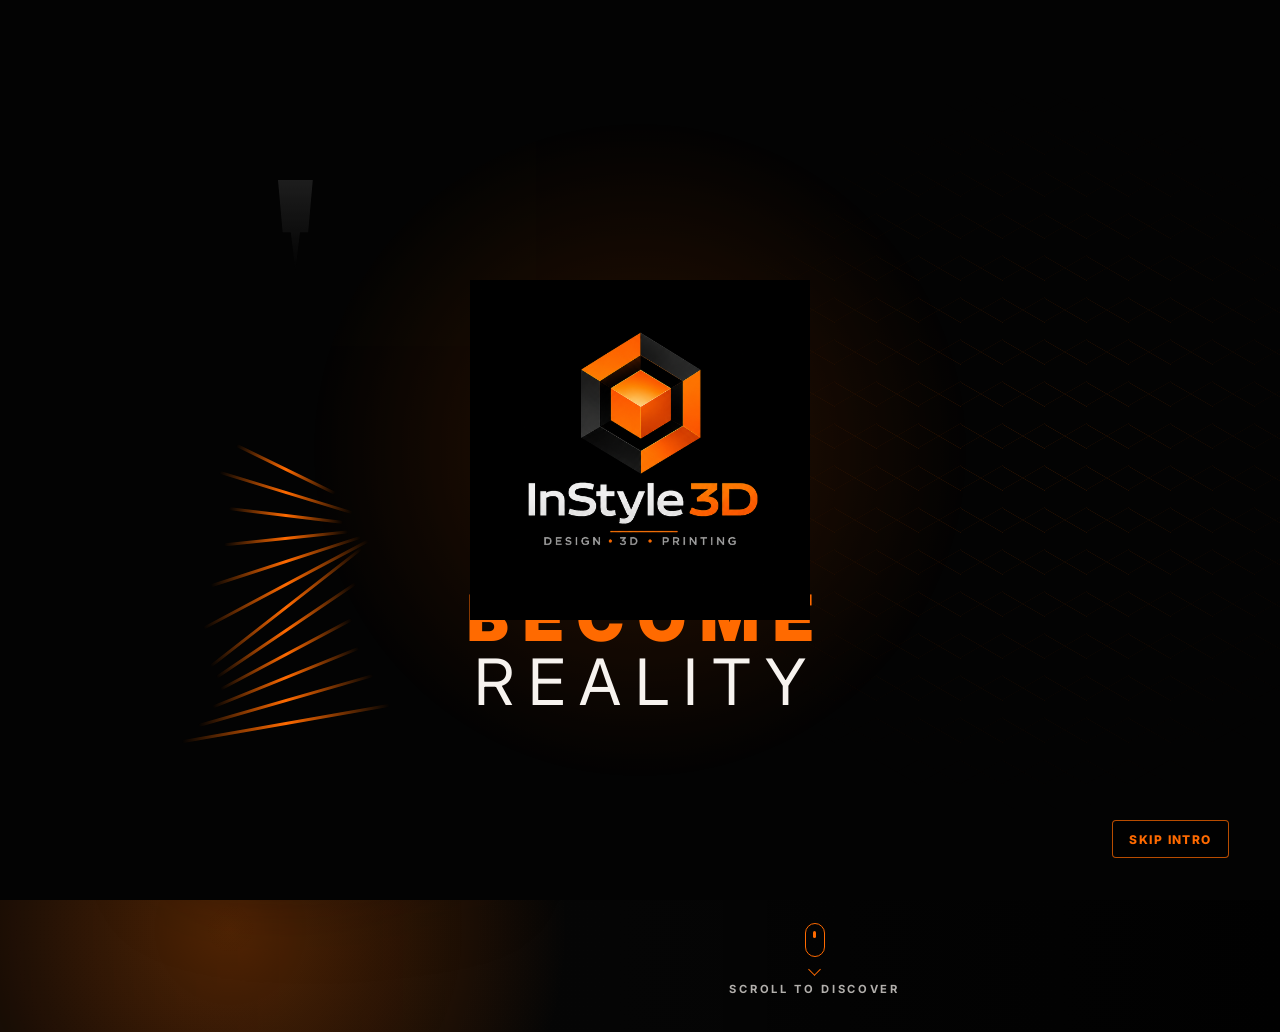
==== commit 4a1075f7: "Refine orange cinematic hero" ====
--- a/index.html
+++ b/index.html
@@ -89,9 +89,12 @@
           <div class="printer-arm">
             <span class="rail rail-top"></span>
             <span class="rail rail-bottom"></span>
+            <span class="rail rail-glow"></span>
             <span class="printer-block"></span>
           </div>
           <div class="nozzle">
+            <span class="nozzle-ring"></span>
+            <span class="nozzle-ring nozzle-ring-low"></span>
             <span></span>
           </div>
           <div class="filament"></div>
@@ -107,6 +110,7 @@
 
         <div class="hero-content">
           <img class="hero-logo" src="assets/instyle3d-logo-orange.png" alt="InStyle3D Design 3D Printing" />
+          <span class="logo-rule" aria-hidden="true"></span>
           <div class="headline" aria-label="Ideas become reality">
             <span>Ideas</span>
             <span class="orange">Become</span>
--- a/styles.css
+++ b/styles.css
@@ -64,7 +64,7 @@
 .nav-links {
   display: flex;
   align-items: center;
-  gap: clamp(26px, 4vw, 72px);
+  gap: clamp(28px, 4.4vw, 76px);
 }
 
 .nav-links a {
@@ -103,7 +103,9 @@
 }
 
 .menu-toggle {
-  display: none;
+  position: absolute;
+  right: clamp(22px, 3.8vw, 62px);
+  display: block;
   width: 48px;
   height: 42px;
   border: 0;
@@ -116,20 +118,22 @@
   height: 2px;
   margin: 8px 0;
   background: var(--white);
+  box-shadow: 0 0 12px rgba(255, 106, 0, 0.22);
 }
 
 .hero {
   position: relative;
   min-height: 100vh;
   display: grid;
-  grid-template-columns: minmax(420px, 0.95fr) minmax(420px, 1.05fr);
+  grid-template-columns: minmax(390px, 0.86fr) minmax(480px, 1.14fr);
   align-items: center;
   overflow: hidden;
-  padding: clamp(100px, 11vh, 150px) clamp(28px, 5vw, 86px) clamp(34px, 5vh, 58px);
+  padding: clamp(100px, 11vh, 148px) clamp(24px, 4.6vw, 74px) clamp(24px, 4vh, 46px);
   isolation: isolate;
   background:
-    radial-gradient(circle at 24% 88%, rgba(255, 106, 0, 0.2), transparent 25%),
-    radial-gradient(circle at 70% 48%, rgba(255, 106, 0, 0.08), transparent 22%),
+    radial-gradient(circle at 18% 90%, rgba(255, 106, 0, 0.32), transparent 24%),
+    radial-gradient(circle at 54% 54%, rgba(255, 106, 0, 0.06), transparent 18%),
+    radial-gradient(circle at 89% 52%, rgba(255, 106, 0, 0.14), transparent 26%),
     linear-gradient(90deg, #060606 0%, #050505 48%, #020202 100%);
 }
 
@@ -145,11 +149,11 @@
 
 .ambient-glow {
   position: absolute;
-  right: 8vw;
-  top: 24vh;
+  right: 4vw;
+  top: 18vh;
   z-index: -3;
-  width: 38vw;
-  max-width: 620px;
+  width: 46vw;
+  max-width: 760px;
   aspect-ratio: 1;
   border-radius: 50%;
   background: radial-gradient(circle, rgba(255, 106, 0, 0.18), transparent 64%);
@@ -189,11 +193,11 @@
 .wireframe-wrap {
   position: absolute;
   z-index: -2;
-  top: 6vh;
-  right: -8vw;
-  width: min(58vw, 850px);
-  opacity: 0.42;
-  transform: rotate(-8deg);
+  top: 1vh;
+  right: -12vw;
+  width: min(66vw, 1060px);
+  opacity: 0.58;
+  transform: rotate(-9deg) scaleY(1.06);
 }
 
 .wireframe {
@@ -205,7 +209,7 @@
 .mesh path,
 .mesh-lines path {
   fill: none;
-  stroke: rgba(255, 106, 0, 0.72);
+  stroke: rgba(255, 106, 0, 0.82);
   stroke-width: 1.2;
   stroke-linecap: round;
   stroke-dasharray: 10 14;
@@ -225,7 +229,7 @@
 
 .left-visual {
   position: relative;
-  min-height: min(72vh, 720px);
+  min-height: min(79vh, 780px);
   opacity: 0;
   transform: translateX(-26px);
   animation: heroLeftIn 900ms 1400ms ease forwards;
@@ -233,31 +237,37 @@
 
 .printer-arm {
   position: absolute;
-  left: -9vw;
-  top: 6%;
-  width: min(48vw, 670px);
-  height: 150px;
-  transform: rotate(4deg);
+  left: -16vw;
+  top: -2%;
+  width: min(58vw, 880px);
+  height: 188px;
+  transform: rotate(7deg);
+  filter: drop-shadow(0 22px 34px rgba(0, 0, 0, 0.75));
 }
 
 .rail {
   position: absolute;
   left: 0;
-  width: 88%;
-  height: 10px;
-  background: linear-gradient(90deg, #020202, #1d1d1d 48%, rgba(255, 106, 0, 0.78));
-  box-shadow: 0 0 22px rgba(255, 106, 0, 0.3);
-}
-
-.rail-top { top: 20px; }
-.rail-bottom { top: 62px; }
+  width: 92%;
+  height: 12px;
+  background: linear-gradient(90deg, #010101, #202020 48%, rgba(255, 106, 0, 0.86));
+  box-shadow: 0 0 24px rgba(255, 106, 0, 0.36);
+}
+
+.rail-top { top: 30px; }
+.rail-bottom { top: 78px; }
+.rail-glow {
+  top: 52px;
+  height: 2px;
+  background: linear-gradient(90deg, transparent, rgba(255, 106, 0, 0.95), transparent);
+}
 
 .printer-block {
   position: absolute;
-  right: 6%;
-  top: 0;
-  width: 170px;
-  height: 100px;
+  right: 8%;
+  top: 8px;
+  width: 196px;
+  height: 118px;
   border: 1px solid rgba(255, 255, 255, 0.16);
   background:
     linear-gradient(140deg, rgba(255, 255, 255, 0.08), transparent 32%),
@@ -265,12 +275,27 @@
   box-shadow: 0 18px 36px rgba(0, 0, 0, 0.8);
 }
 
+.printer-block::before,
+.printer-block::after {
+  content: "";
+  position: absolute;
+  top: 34px;
+  width: 14px;
+  height: 14px;
+  border-radius: 50%;
+  background: #030303;
+  border: 1px solid rgba(255, 255, 255, 0.16);
+}
+
+.printer-block::before { left: 28px; }
+.printer-block::after { right: 28px; }
+
 .nozzle {
   position: absolute;
-  left: clamp(180px, 18vw, 280px);
-  top: 22%;
-  width: 88px;
-  height: 120px;
+  left: clamp(176px, 15.7vw, 254px);
+  top: 19%;
+  width: 102px;
+  height: 146px;
   background:
     linear-gradient(90deg, transparent 18%, rgba(255, 106, 0, 0.46), transparent 82%),
     linear-gradient(#1f1f1f, #050505);
@@ -278,7 +303,24 @@
   filter: drop-shadow(0 0 20px rgba(255, 106, 0, 0.45));
 }
 
-.nozzle span {
+.nozzle-ring {
+  position: absolute;
+  left: 50%;
+  top: 48%;
+  width: 92px;
+  height: 14px;
+  border-radius: 50%;
+  border: 2px solid rgba(255, 106, 0, 0.42);
+  transform: translateX(-50%);
+  background: rgba(8, 8, 8, 0.88);
+}
+
+.nozzle-ring-low {
+  top: 62%;
+  width: 70px;
+}
+
+.nozzle > span:last-child {
   position: absolute;
   left: 50%;
   top: 80%;
@@ -293,10 +335,10 @@
 
 .filament {
   position: absolute;
-  left: calc(clamp(180px, 18vw, 280px) + 42px);
-  top: calc(22% + 118px);
+  left: calc(clamp(176px, 15.7vw, 254px) + 49px);
+  top: calc(19% + 140px);
   width: 2px;
-  height: 104px;
+  height: 132px;
   background: linear-gradient(var(--orange), rgba(255, 106, 0, 0.12));
   box-shadow: 0 0 14px rgba(255, 106, 0, 0.95);
   transform-origin: top;
@@ -305,21 +347,36 @@
 
 .sculpture {
   position: absolute;
-  left: clamp(56px, 8vw, 132px);
-  bottom: 10%;
-  width: clamp(230px, 26vw, 390px);
-  height: clamp(320px, 48vh, 520px);
-  filter: drop-shadow(0 0 28px rgba(255, 106, 0, 0.34));
+  left: clamp(42px, 6.2vw, 104px);
+  bottom: 8%;
+  width: clamp(280px, 28vw, 460px);
+  height: clamp(390px, 55vh, 610px);
+  filter:
+    drop-shadow(0 0 32px rgba(255, 106, 0, 0.5))
+    drop-shadow(0 26px 40px rgba(0, 0, 0, 0.82));
   transform: perspective(700px) rotateY(-8deg);
 }
 
+.sculpture::before {
+  content: "";
+  position: absolute;
+  inset: 4% 9% 1%;
+  border-radius: 48% 52% 46% 54% / 54% 46% 58% 42%;
+  background:
+    radial-gradient(circle at 30% 18%, rgba(255, 132, 32, 0.34), transparent 26%),
+    linear-gradient(120deg, rgba(255, 106, 0, 0.16), rgba(20, 20, 20, 0.58) 44%, rgba(255, 106, 0, 0.2));
+  filter: blur(2px);
+  opacity: 0.78;
+  transform: skewY(-5deg);
+}
+
 .sculpture span {
   position: absolute;
   left: 50%;
-  height: 3px;
+  height: 4px;
   border-radius: 999px;
-  background: linear-gradient(90deg, transparent, rgba(255, 211, 170, 0.92), var(--orange), transparent);
-  box-shadow: 0 0 12px rgba(255, 106, 0, 0.65);
+  background: linear-gradient(90deg, transparent, rgba(255, 219, 190, 0.95), var(--orange), rgba(255, 106, 0, 0.7), transparent);
+  box-shadow: 0 0 15px rgba(255, 106, 0, 0.78);
   transform: translateX(-50%) rotate(var(--twist));
 }
 
@@ -356,12 +413,14 @@
 
 .print-bed {
   position: absolute;
-  left: clamp(18px, 5vw, 86px);
-  bottom: 6%;
-  width: clamp(280px, 32vw, 490px);
-  height: 34px;
+  left: clamp(-4px, 3.6vw, 54px);
+  bottom: 4%;
+  width: clamp(360px, 36vw, 590px);
+  height: 54px;
   border-radius: 50%;
-  background: radial-gradient(ellipse, rgba(255, 106, 0, 0.4), rgba(3, 3, 3, 0.95) 64%);
+  background:
+    radial-gradient(ellipse, rgba(255, 106, 0, 0.46), rgba(3, 3, 3, 0.95) 66%),
+    repeating-radial-gradient(ellipse at center, rgba(255, 106, 0, 0.3) 0 1px, transparent 2px 16px);
   border: 1px solid rgba(255, 106, 0, 0.25);
 }
 
@@ -370,8 +429,8 @@
   z-index: 2;
   display: grid;
   justify-items: center;
-  max-width: 650px;
-  margin: 0 auto;
+  max-width: 680px;
+  margin: 0 auto 0 -4vw;
   text-align: center;
   opacity: 0;
   transform: translateY(18px);
@@ -379,27 +438,35 @@
 }
 
 .hero-logo {
-  width: clamp(280px, 23vw, 340px);
-  margin-bottom: clamp(24px, 4vh, 34px);
+  width: clamp(310px, 24.5vw, 388px);
+  margin-bottom: clamp(18px, 2.8vh, 26px);
+}
+
+.logo-rule {
+  width: 78px;
+  height: 1px;
+  margin-bottom: clamp(18px, 3vh, 28px);
+  background: var(--orange);
+  box-shadow: 0 0 14px rgba(255, 106, 0, 0.78);
 }
 
 .headline {
   display: grid;
   gap: 0;
   color: var(--white);
-  font-size: clamp(3rem, 5.9vw, 6rem);
+  font-size: clamp(3.35rem, 6.5vw, 6.7rem);
   font-weight: 500;
-  line-height: 0.96;
-  letter-spacing: 0.26em;
-  text-indent: 0.26em;
+  line-height: 0.94;
+  letter-spacing: 0.28em;
+  text-indent: 0.28em;
   text-transform: uppercase;
 }
 
 .headline .orange {
   color: var(--orange);
   font-weight: 900;
-  letter-spacing: 0.12em;
-  text-indent: 0.12em;
+  letter-spacing: 0.11em;
+  text-indent: 0.11em;
 }
 
 .hero-content p {
@@ -414,7 +481,7 @@
   display: flex;
   justify-content: center;
   gap: 18px;
-  margin-top: clamp(28px, 5vh, 44px);
+  margin-top: clamp(24px, 4vh, 36px);
 }
 
 .btn {
@@ -433,9 +500,9 @@
 }
 
 .btn::after {
-  content: "→";
+  content: "->";
   margin-left: 16px;
-  font-size: 1.1rem;
+  font-size: 1rem;
 }
 
 .btn-filled {
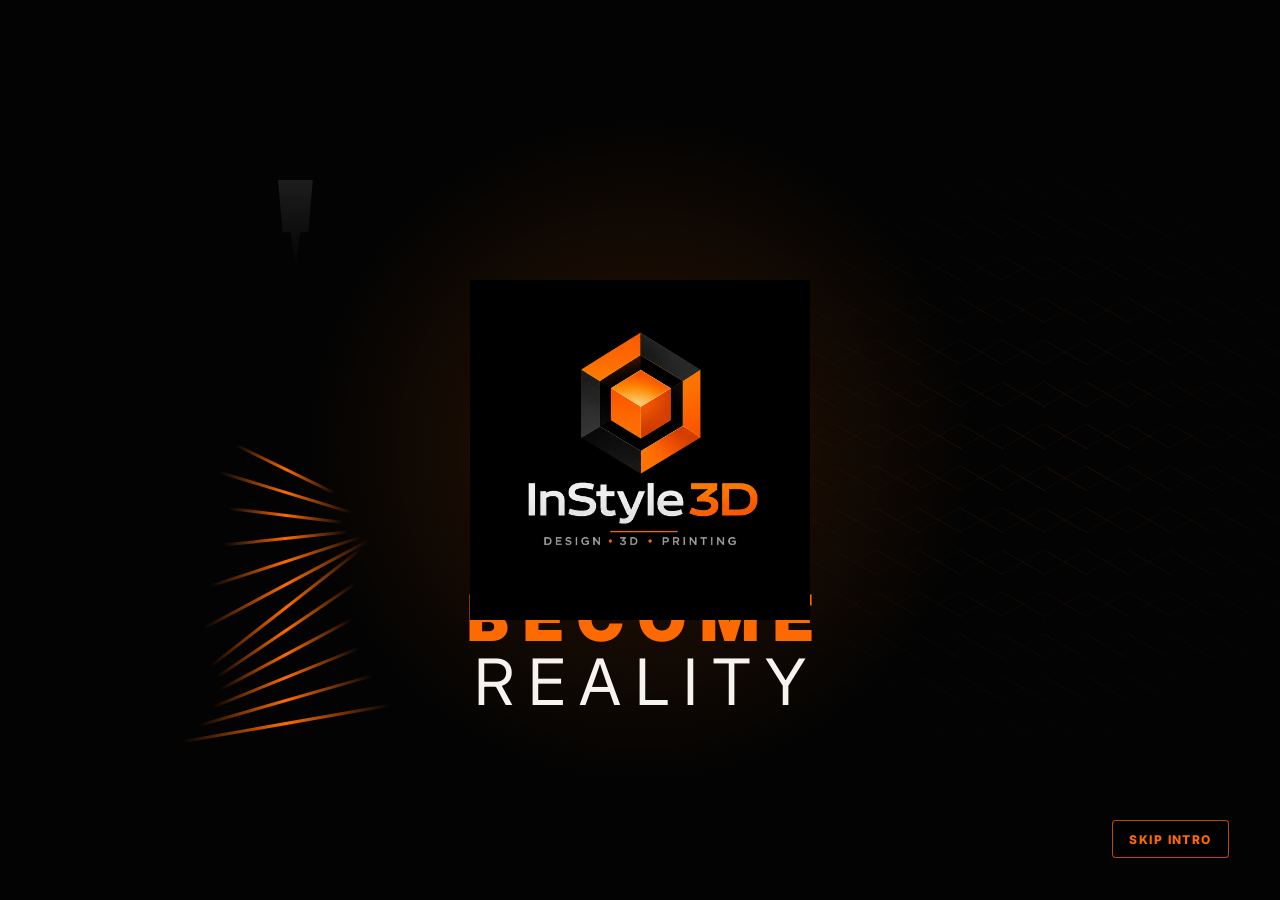
==== commit 2eb4b141: "Bust stylesheet cache for reference hero" ====
--- a/index.html
+++ b/index.html
@@ -14,7 +14,7 @@
       href="https://fonts.googleapis.com/css2?family=Inter:wght@400;500;600;700;800;900&display=swap"
       rel="stylesheet"
     />
-    <link rel="stylesheet" href="styles.css" />
+    <link rel="stylesheet" href="styles.css?v=reference-image-2" />
   </head>
   <body class="intro-running">
     <div class="intro-overlay" aria-label="Cinematic intro">
--- a/styles.css
+++ b/styles.css
@@ -145,6 +145,16 @@
   background:
     linear-gradient(90deg, rgba(0, 0, 0, 0.1), transparent 42%, rgba(0, 0, 0, 0.4)),
     radial-gradient(circle at 18% 45%, rgba(255, 106, 0, 0.14), transparent 25%);
+}
+
+.hero::after {
+  content: "";
+  position: absolute;
+  inset: 0;
+  z-index: -3;
+  background: url("assets/hero-printing-reference.png") center center / cover no-repeat;
+  opacity: 0;
+  pointer-events: none;
 }
 
 .ambient-glow {
@@ -777,6 +787,81 @@
   }
 }
 
+@media (min-width: 901px) {
+  .hero {
+    display: block;
+    padding: 0;
+    background: #030303;
+  }
+
+  .hero::before {
+    z-index: -2;
+    background:
+      linear-gradient(90deg, rgba(0, 0, 0, 0.08), transparent 50%, rgba(0, 0, 0, 0.08)),
+      radial-gradient(circle at 50% 52%, rgba(255, 106, 0, 0.03), transparent 30%);
+  }
+
+  .hero::after {
+    opacity: 1;
+  }
+
+  .ambient-glow,
+  .particle-field,
+  .wireframe-wrap,
+  .left-visual {
+    display: none;
+  }
+
+  .hero-content {
+    position: absolute;
+    left: 50%;
+    top: 55.5%;
+    width: min(38vw, 620px);
+    max-width: none;
+    margin: 0;
+    opacity: 1;
+    transform: translate(-50%, -50%);
+    animation: none;
+  }
+
+  .hero-logo,
+  .logo-rule,
+  .headline,
+  .hero-content p,
+  .scroll-cue {
+    opacity: 0;
+    pointer-events: none;
+  }
+
+  .hero-actions {
+    width: min(38vw, 620px);
+    margin-top: 23.5vh;
+    gap: 18px;
+  }
+
+  .btn {
+    min-height: 56px;
+    opacity: 0;
+  }
+
+  .top-nav {
+    opacity: 1;
+    transform: none;
+    animation: none;
+  }
+
+  .top-nav a,
+  .menu-toggle span {
+    opacity: 0;
+  }
+
+  .nav-links a,
+  .menu-toggle,
+  .btn {
+    pointer-events: auto;
+  }
+}
+
 @media (max-width: 900px) {
   .top-nav {
     justify-content: flex-end;
@@ -899,6 +984,56 @@
   }
 }
 
+@media (max-width: 900px) {
+  .hero {
+    display: block;
+    min-height: 100svh;
+    padding: 0;
+    background: #030303;
+  }
+
+  .hero::after {
+    opacity: 1;
+    background-position: center center;
+  }
+
+  .ambient-glow,
+  .particle-field,
+  .wireframe-wrap,
+  .left-visual {
+    display: none;
+  }
+
+  .hero-content {
+    position: absolute;
+    left: 50%;
+    top: 56%;
+    width: min(76vw, 420px);
+    margin: 0;
+    opacity: 1;
+    transform: translate(-50%, -50%);
+    animation: none;
+  }
+
+  .hero-logo,
+  .logo-rule,
+  .headline,
+  .hero-content p,
+  .scroll-cue {
+    opacity: 0;
+    pointer-events: none;
+  }
+
+  .hero-actions {
+    width: min(76vw, 420px);
+    margin-top: 24vh;
+  }
+
+  .btn {
+    opacity: 0;
+  }
+}
+
 @media (prefers-reduced-motion: reduce) {
   *,
   *::before,
